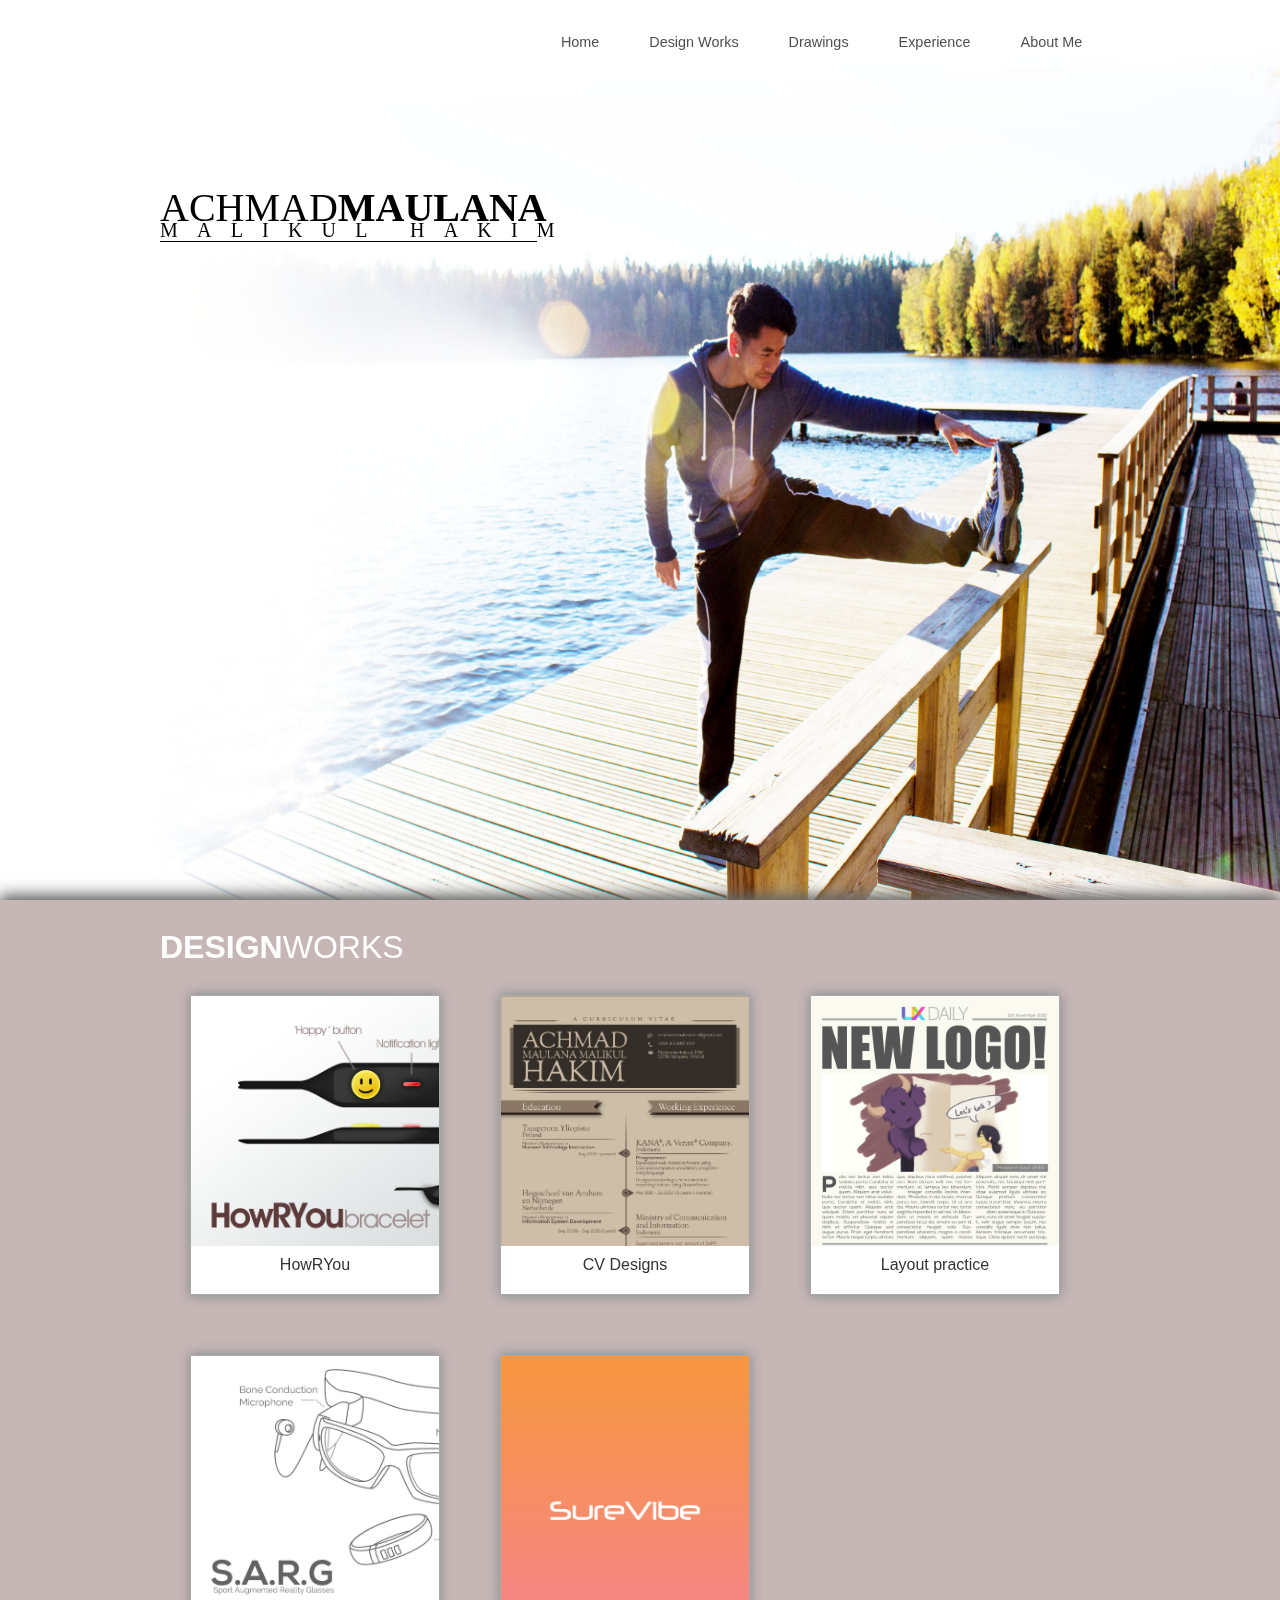
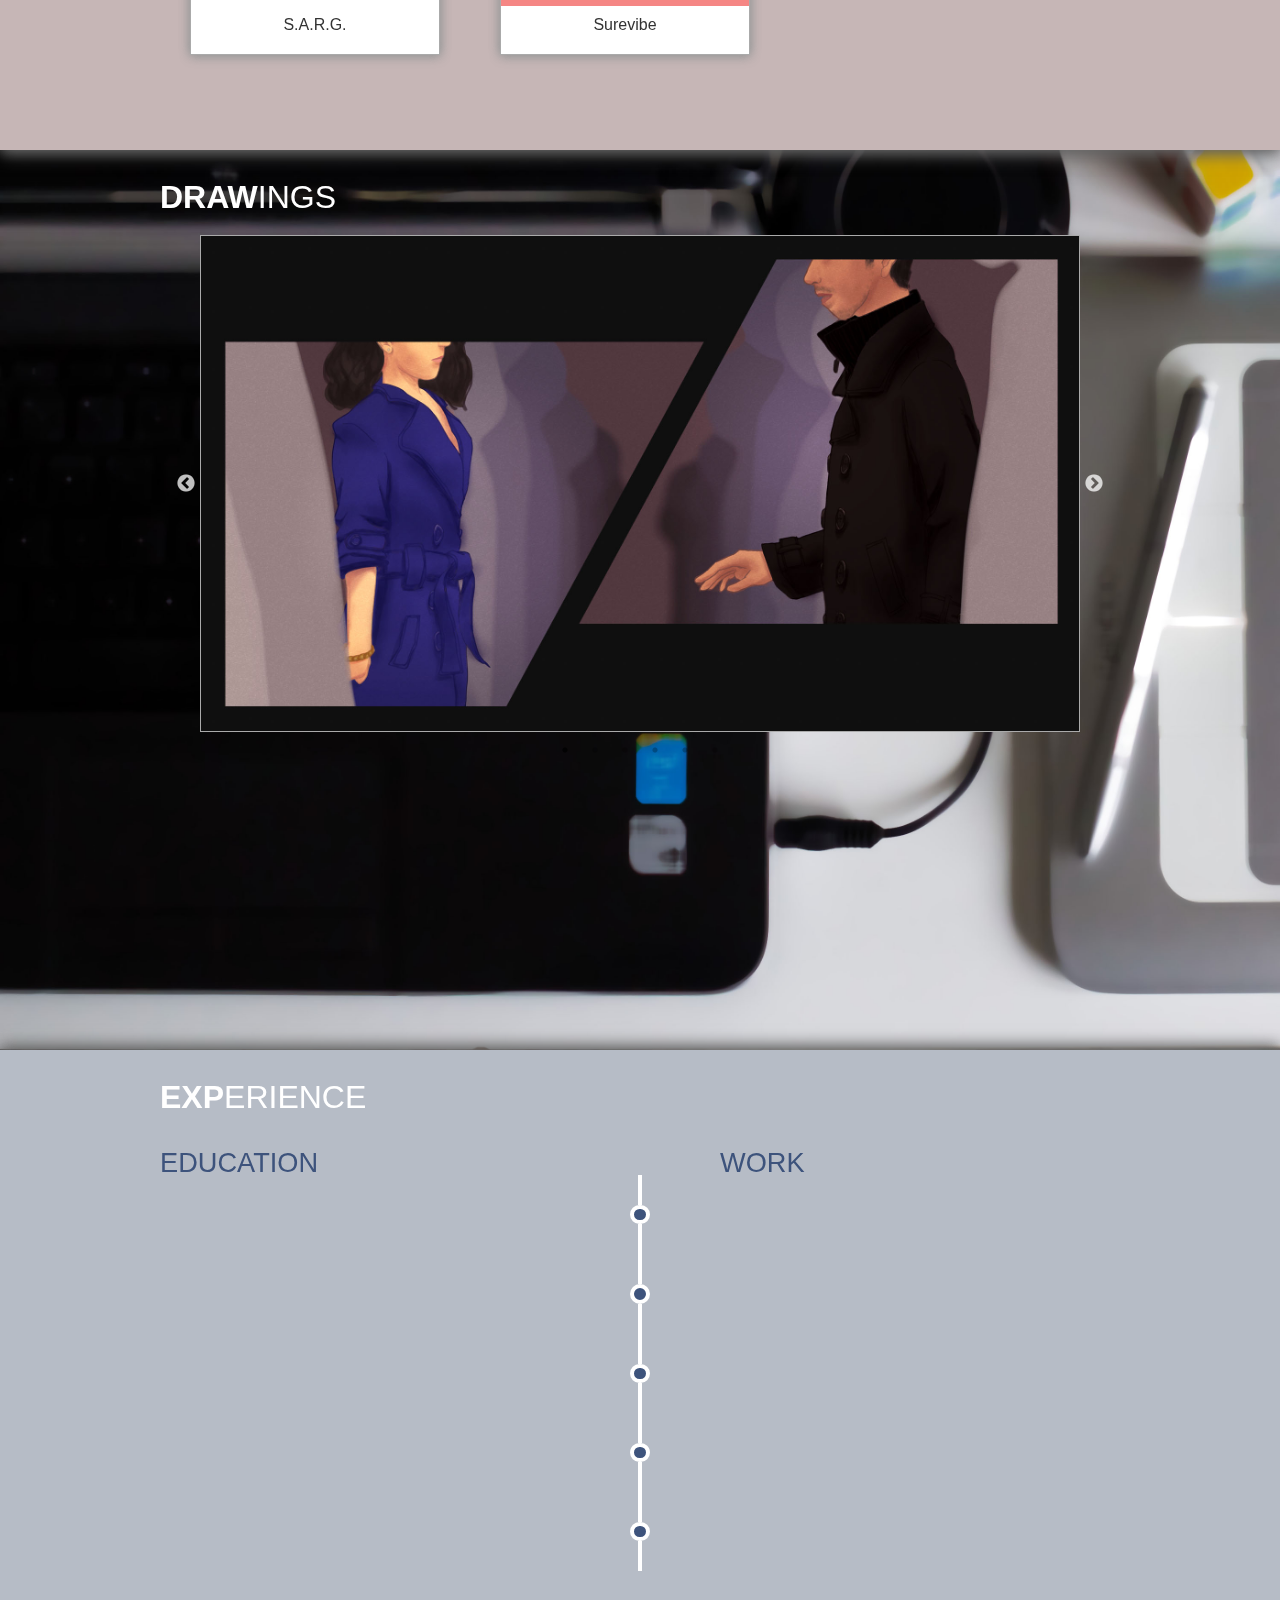
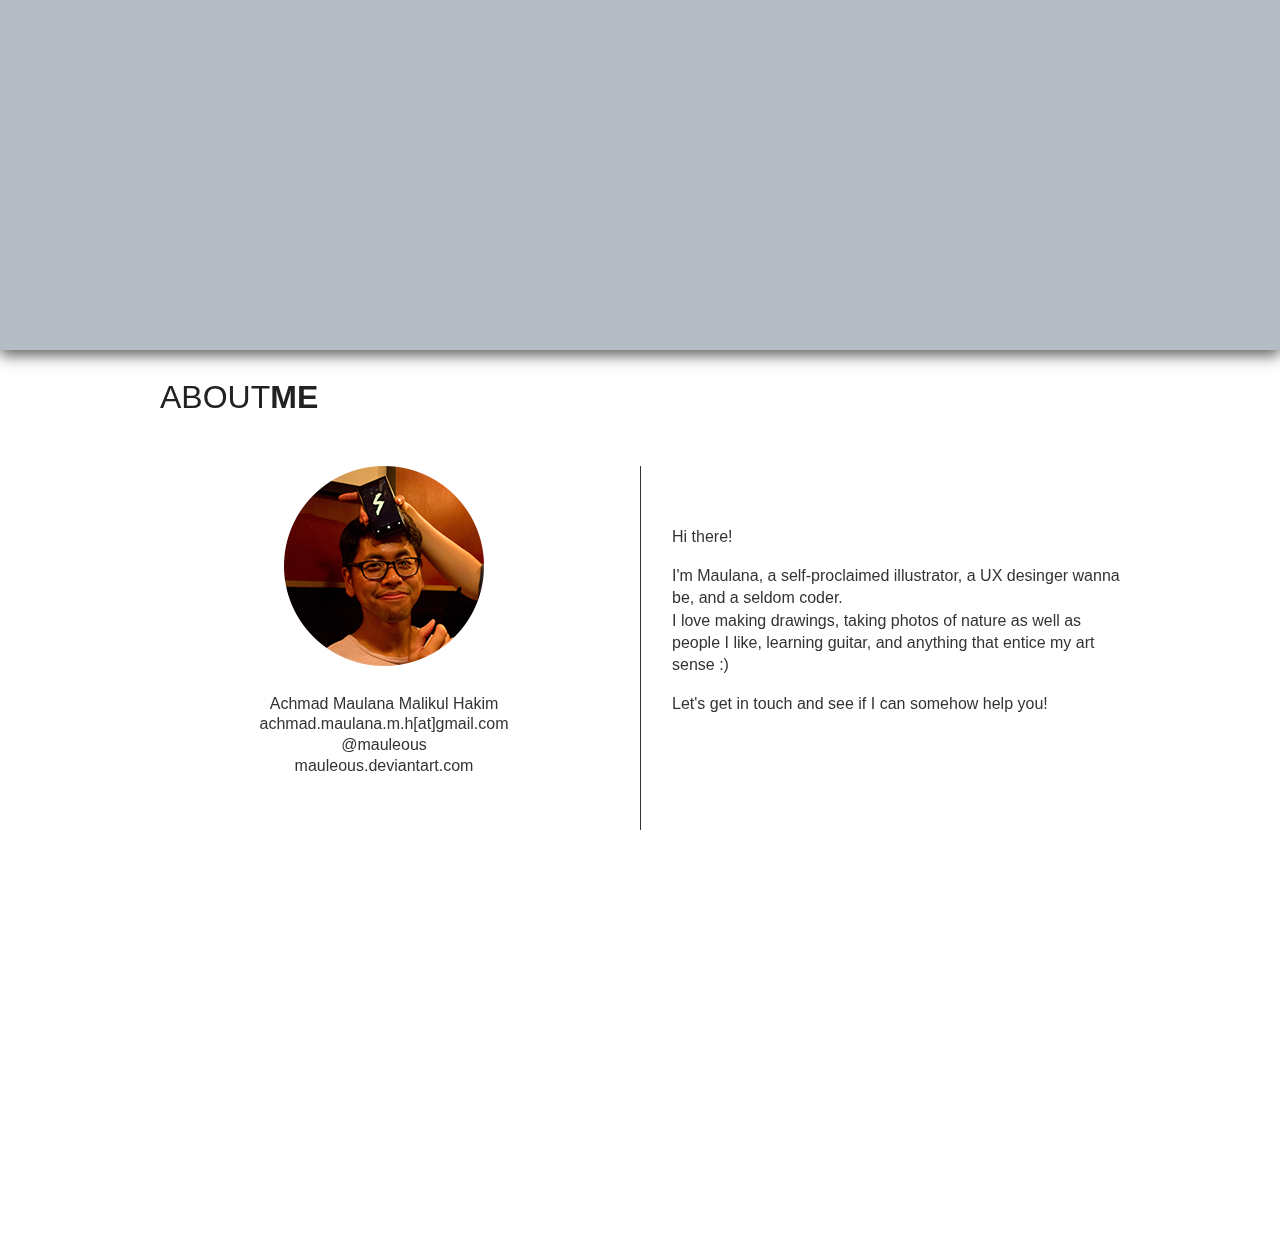
==== index.html @ 984509d7 "First commit ;D" ====
<!DOCTYPE html>
<html lang="en">
<head>
	
	<meta http-equiv="Content-Type" content="text/html; charset=utf-8"/>
	<title>A. Maulana M.H.</title>	
	<link rel="stylesheet" href="css/hover.css"/>
	<link rel="stylesheet" type="text/css" href="js/slick/slick.css"/>
	<link rel="stylesheet" type="text/css" href="js/slick/slick-theme.css"/>
	<link rel="stylesheet" type="text/css" href="css/materialize.css"/>
	<link rel="stylesheet" href="css/style.css"/>
	<script type="text/javascript" src="js/jquery-1.11.3.min.js"></script>
	<script type="text/javascript" src="js/jquery-migrate-1.2.1.min.js"></script>
	<script type="text/javascript" src="js/slick/slick.min.js"></script>
	<script type="text/javascript" src="js/materialize.js"></script>
	<link href='http://fonts.googleapis.com/css?family=Wellfleet' rel='stylesheet' type='text/css'>
	<link href='http://fonts.googleapis.com/css?family=Wellfleet' rel='stylesheet' type='text/css'>
	<link href='http://fonts.googleapis.com/css?family=Arvo:400,700,400italic,700italic' rel='stylesheet' type='text/css'>
	<link href='http://fonts.googleapis.com/css?family=Oswald' rel='stylesheet' type='text/css'>
	<link href='http://fonts.googleapis.com/css?family=Goudy+Bookletter+1911' rel='stylesheet' type='text/css'>
	
	<script>
		$(document).ready(
			function() {
				$('.parallax').parallax();
        
				$('a[href*=#]').each(
					function() {
						if (location.pathname.replace(/^\//,'') == this.pathname.replace(/^\//,'')
						&& location.hostname == this.hostname
						&& this.hash.replace(/#/,'') ) {
							var $targetId = $(this.hash) 
							var $targetAnchor = $('[name=' + this.hash.slice(1) + ']')
							var $target = $targetId.length ? $targetId: $targetAnchor.length ? $targetAnchor : false;
							var $target = $targetId;
							if ($target) { 
								
								var targetOffset = $target.offset().top;
								console.log(targetOffset);
								$(this).click(
									function () {
										
										$("#nav li a").removeClass("active");
										$(this).addClass('active');
									
										$('html, body').animate({scrollTop:targetOffset}, 1000);
										console.log('pressed');
										return false;
									}
								);								
							}
						}
					}
				);
			}
		);
	</script>
	
	
</head>

<body>
	
	<header id="header">
		
		<div class="content">
			
			<nav id="nav">
				<ul>
					<li><a href="#slide1" title="Next Section">Home</a></li>
					<li><a href="#slide2" title="Next Section">Design Works</a></li>
					<li><a href="#slide3" title="Next Section">Drawings</a></li>
					<li><a href="#slide4" title="Next Section">Experience</a></li>
					<li><a href="#slide5" title="Next Section">About Me</a></li>
				</ul>
			</nav>			
		
		</div>
	</header>
	
	<div id="slide1" class="parallax-container">
		<div class="section">
			<div class="nameLogo content">
				<span>ACHMAD<span style="font-weight:bold;">MAULANA</span></span><br>
				<span style="font-size:0.5em; letter-spacing:0.96em;">MALIKUL HAKIM</span>
				<hr>
				<!--<span><span style="font-weight:bold;">PAULINA</span>MARÍA</span><br>
				<span style="font-size:0.5em; letter-spacing:0.56em;">DURÁN MIRANDA</span>
				<hr style="width:300px;">-->
			</div>
		</div>
		<div class="parallax"><img src="img/slide1-long.jpg" style="width:100%; height:auto;"></div>
	</div>
	
	
	
	<div id="slide2">
		<div class="content">	
			<h1><span style="font-weight:bold;">DESIGN</span>WORKS</h1>
			<div class="designWorkBox hvr-grow">
				<img src="img/HowRYou.jpg" alt="HowRYou">
				<p>HowRYou</p>
			</div>
			<div class="designWorkBox hvr-grow">
				<img src="img/CV_2.png" alt="CV">
				<p>CV Designs</p>
			</div>
			<div class="designWorkBox hvr-grow">
				<img src="img/Newspaper_02.jpg" alt="CV">					
				<p>Layout practice</p>
			</div>
			<div class="designWorkBox hvr-grow"> 
				<img src="img/SARG 01.jpg" alt="S.A.R.G.">					
				<p>S.A.R.G.</p>
			</div>
			<div class="designWorkBox hvr-grow"> 
				<img src="img/screen 02_splash.png" alt="Surevibe" style="object-position: 0 30%;">					
				<p>Surevibe</p>
			</div>
		</div>
	</div>
	
	<div id="slide3" class="parallax-container">
		<div class="parallax"><img src="img/Laptop and tablet-1.jpg"></div>		
		<div class="content">
			<h1><span style="font-weight:bold;">DRAW</span>INGS</h1>
			<div class="drawingCarousel" style="border:1px solid #aaaaaa;">
				<div class="drawingBox"> <img src="img/drawings/1.jpg" alt="Surevibe"> </div>
				<div class="drawingBox"> <img src="img/drawings/2.jpg" alt="Surevibe"> </div>
				<div class="drawingBox"> <img src="img/drawings/3.jpg" alt="Surevibe"> </div>
				<div class="drawingBox"> <img src="img/drawings/4.jpg" alt="Surevibe"> </div>
				<div class="drawingBox"> <img src="img/drawings/5.jpg" alt="Surevibe"> </div>
				<div class="drawingBox"> <img src="img/drawings/6.jpg" alt="Surevibe"> </div>
			</div>
		</div>
			
	</div>
	
	<div id="slide4">
		<div class="content">
			<h1><span style="font-weight:bold;">EXP</span>ERIENCE</h1>
			
			
			<div class="exp_left">
				<div class="exp_header">EDUCATION</div>
				<div class="exp_box hideme">
					<h1>Tampereen Yliopisto</h1>
					<h2>Finland</h2>
					<hr>
					<p>Master's Programme in</p>
					<h3>Human-Technology Interaction</h3>
					<h4>Aug 2014 - Present</h4>
				</div>
				<div class="exp_box hideme">
					<h1>Hogeschool van Arnhem en Nijmegen</h1>
					<h2>Netherlands</h2>
					<hr>
					<p>Master's Programme in</p>
					<h3>Information System Development</h3>
					<h4>Sep 2009 - Sep 2010 (1 year)</h4>
				</div>
				<div class="exp_box hideme">
					<h1>Bina Nusantara University</h1>
					<h2>Indonesia</h2>
					<hr>
					<p>Bachelor Programme in</p>
					<h3>Computer Science</h3>
					<h4>Sep 2004 - Sep 2008 (4 year)</h4>
				</div>
			</div>
			<div class="exp_mid">
				<div class="exp_line" style="height:30px;"></div>
				<div class="exp_dot"></div>
				<div class="exp_line" style="height:60px;"></div>
				<div class="exp_dot"></div>
				<div class="exp_line" style="height:60px;"></div>
				<div class="exp_dot"></div>
				<div class="exp_line" style="height:60px;"></div>
				<div class="exp_dot"></div>
				<div class="exp_line" style="height:60px;"></div>
				<div class="exp_dot"></div>
				<div class="exp_line" style="height:30px;"></div>
			</div>
			<div class="exp_right">
				<div class="exp_header">WORK</div>
				<div class="exp_box hideme" style="margin-top: 90px;">
					<h1>KANA, A Verint Company</h1>
					<h2>Indonesia</h2>
					<hr>
					<h3>Senior Software Engineer</h3>
					<h4>Mar 2011 - Jul 2014 (3 years 4 months)</h4>
				</div>
				<div class="exp_box hideme">
					<h1 style="height: 1.9em; line-height:1em;">Ministry of Communication and Information</h1>
					<h2>Indonesia</h2>
					<hr>
					<h3>Network Administrator</h3>
					<h4>Sep 2008 - Aug 2009 (11 months)</h4>
				</div>
			</div>
		</div>
	</div>
	
	<div id="slide5" class="parallax-container">
		<div class="parallax" style="background:#fff"></div>
		<div class="content">
			<h1>ABOUT<span style="font-weight:bold;">ME</span></h1>
			<div class="aboutMe">
				<div class="detailAboutMe">
					<img src="img/profile_pic.png" alt="Maul's profile picture">
				
					<p>Achmad Maulana Malikul Hakim</p>
					<p>achmad.maulana.m.h[at]gmail.com</p>
					<p>@mauleous</p>
					<p>mauleous.deviantart.com</p>
				</div>
				<br><br><br><br>
				
				<p>Hi there!</p>
				<p>I'm Maulana, a self-proclaimed illustrator, a UX desinger wanna be, and a seldom coder.
				<br>I love making drawings, taking photos of nature as well as people I like, learning guitar, and anything 
				that entice my art sense :)</p>
				<p>Let's get in touch and see if I can somehow help you!</p>
				
				<br><br><br><br>

				
			</div>
		</div>
		
	</div>
	
	
	
	<script type="text/javascript">
		$(document).ready(function(){
			$('.drawingCarousel').slick({
				dots: true,
				infinite: true,
				variableWidth: true
			});
		});
	</script>
	
	<script type="text/javascript">
		/*http://jsfiddle.net/tcloninger/e5qaD/*/
		$(document).ready(function() {
		
			/* Every time the window is scrolled ... */
			$(window).scroll( function(){
				console.log('scroll');
				/* Check the location of each desired element */
				$('.hideme').each( function(i){
					
					var bottom_of_object = $(this).offset().top + $(this).outerHeight();
					var bottom_of_window = $(window).scrollTop() + $(window).height();
					
					console.log(bottom_of_object);
					
					
					/* If the object is completely visible in the window, fade it it */
					if( bottom_of_window > bottom_of_object ){
						
						$(this).animate({'opacity':'1'},1000);
						
					}
					
				}); 
			
			});
		
		});
	</script>
	
	
	
</body>
</html>
---- css/style.css ----
body {
	margin: 0;
	padding: 0;
	width: 100%;
	font-family:"Nexa", sans-serif;
	cursor: context-menu;
	font-size:16px;
	line-height:1em;

}

h1, h2, h3, h4 {
	font-weight: normal;
	color: #fff;
	margin: 0;
	padding:0;
	text-decoration: none;
	font-size: 2em;
}

.center  { 
	margin: 0 auto; 
}

.content { 
	margin:0 auto; 
	width: 960px; 	
}

.parallax-container .section {
    width: 100%;
	padding-top:200px;
}

.clear { 
	clear: both; 
}

/*----------------------------*/

#header {
	width: 98%;
	height: 80px;
	position: fixed;
	z-index:9;
}

#logo a {
	color: #22140e;
	text-decoration: none;
	float: left;
	font-size: 2.5em;
	margin-top: 20px;
	font-family:"Nexa";
}

.nameLogo {
	line-height:0.4em;
	/*color: #22140e;
	/*color:#fff;*/
	color:#000;
	text-decoration: none;
	font-size: 2.5em;
	font-family:"Nexa";
}

.nameLogo hr {
	width:377px; 
	text-align:left;
	margin-left:0; 
	margin-top:3px;
	height:1px;
	border-width:0;
	color:#000;
	background-color:#000;
}

nav {
	height:54px;
	line-height:54px;
}

#nav {
	width: 600px;
	float: right;
	background:none;
	box-shadow:none;
	height:54px;
	margin-top:15px;
}

#nav ul {
	list-style: none;
	float: right;
	display: block;
	margin: 0 auto;
	list-style: none;
}

#nav li {
	float: left;
	padding:0 10px;
	text-shadow: 0px 0px 10px rgba(255, 255, 255, 1);
}

#nav li a {
	color:#222222; 
	opacity:0.8;
	font-size: 0.9em;
	text-decoration: none;
}

#nav li a:active {
	color:#000000; 
	opacity:1;
	border-bottom: 2px solid #fff;
}

#nav li a:hover {
	color:#000000;
	opacity:1;
}

/*----------------------------*/

.designWorkBox {
	width: 250px;
	height: 300px;
	border: 1px solid #aaa;
	background: #fff;
	float: left;
	margin: 30px;	
	box-shadow: 0px 2px 10px #999, 0px -2px 10px #999;	
}

.designWorkBox:hover {
	cursor: pointer;
}

.designWorkBox img {
	width: 100%;
	height: 250px;
	object-fit: cover;
	object-position: 0 0;
}

.designWorkBox p {
	margin: 8px;
	text-align:center;
}

/*----------------------------*/
/*DRAWING*/

.drawingCarousel {
	margin:20px auto;
	width:880px;
}

.drawingBox {
	width:880px;	
	height: 495px;
}

.drawingBox img {
	width: 100%;
	object-fit: cover;
	object-position: 0 0;
}

/*----------------------------*/
/*EXPERIENCE*/
.hideme {
	opacity:0;
}

.exp_header {
	width: 440px;
	color: #3d537c;
	font-size: 1.7em;
	float:left;
	margin-top: 20px;
	margin-right: 20px;
	margin-bottom:20px;
}

.exp_box {
	float:left;
	width: 400px;
	text-align:left;
	margin-top:15px;
	margin-bottom:30px;
}

.exp_box h1 {
	font-weight: bold;
	font-size: 1.4em;
	color: #3d537c;
	height: 1em;
}

.exp_box h2 {
	font-weight: normal;
	font-size: 1.2em;
	color: #3d537c;
	height: 1.2em;
}

.exp_box hr {
	/*width:377px;*/ 
	text-align:left;
	margin:0 0 0.1em 0; 
	height:0.06em;
	border-width:0;
	color:#3d537c;
	background-color:#3d537c;
}

.exp_box p {
	font-size: 1em;
	margin: 0;
	padding: 0;
	height: 1em;
}

.exp_box h3 {
	font-weight: bold;
	font-size: 1.2em;
	color: #ffffff;
	height: 1.4em;
}

.exp_box h4 {
	font-size: 1em;
	font-weight: normal;
	color: #3d537c;
	text-align:right;
}

.exp_left, .exp_right {
	width: 400px;
	padding-top:20px;
}

.exp_mid {
	width: 160px;
	float:left;
	padding-top:60px;
	margin: 0 auto;
}	

.exp_left {
	float: left;
}

.exp_right {
	float: right;
}

.exp_dot {

	width: 1.2em;
	height: 1.2em;
	background-color: #3d537c;
	-moz-border-radius: 50px;
	-webkit-border-radius: 50px;
	border-radius: 50px;
	border: 0.25em solid #fff;
	margin: 0 auto;
}

.exp_line {
	background-color:#fff;
	width:0.25em;
	margin: 0 auto;
}

/*----------------------------*/
/*custom hover css*/

.hvr-grow:hover, .hvr-grow:focus, .hvr-grow:active {
  -webkit-transform: scale(1.03);
  transform: scale(1.03);
}

/*----------------------------*/

/*#slide1, #slide2 { width: 100%; } */

#slide1 {
	color: #fff;
	margin: 0;
	position: relative;
	height:100vh;
}

#slide2 {
	background-color: #c6b6b6;
	color: #333333;
	margin: 0 auto;
	box-shadow: 0px 5px 15px #666, 0px -5px 15px #666;
	padding-top:30px;
	height:850px;
	
}

#slide3 {
	color: #fff;
	padding-top:30px;
}


#slide4 {
	background-color: #b6bcc6;
	color: #ffffff;
	z-index:5;
	height: 100vh;
	min-height:600px;
	padding-top:30px;
	box-shadow: 0px 5px 15px #666, 0px -5px 15px #666;
}

#slide5 {
	margin: 0 auto;
	color: #fff;	
	padding-top:30px;
	height:100vh;
}

#slide5 h1 {
	color:#222222;
}

#slide5 .content {
	color:#333;
	height: 500px;
	display: flex;
	flex-direction: column;
	justify-content: center;
}

.aboutMe{
	-webkit-column-count: 2;
	-moz-column-count: 2;
    column-count: 2;

	 -webkit-column-gap: 4em;
     -moz-column-gap: 4em;
          column-gap: 4em;
  -webkit-column-rule: 1px solid #333;
     -moz-column-rule: 1px solid #333;
          column-rule: 1px solid #333;
		  
	line-height:1.4em;
	margin: auto 0;
}

.aboutMe img{	
    margin:0 auto;
	margin-bottom: 20px;
}

.detailAboutMe {
	text-align:center;
	line-height:0.3em;
}



/*----------------------------*/
/* Parallax */

.parallax-container {
   height:100vh;
}

.parallax img {
	width:100%; 
	height:auto;
}
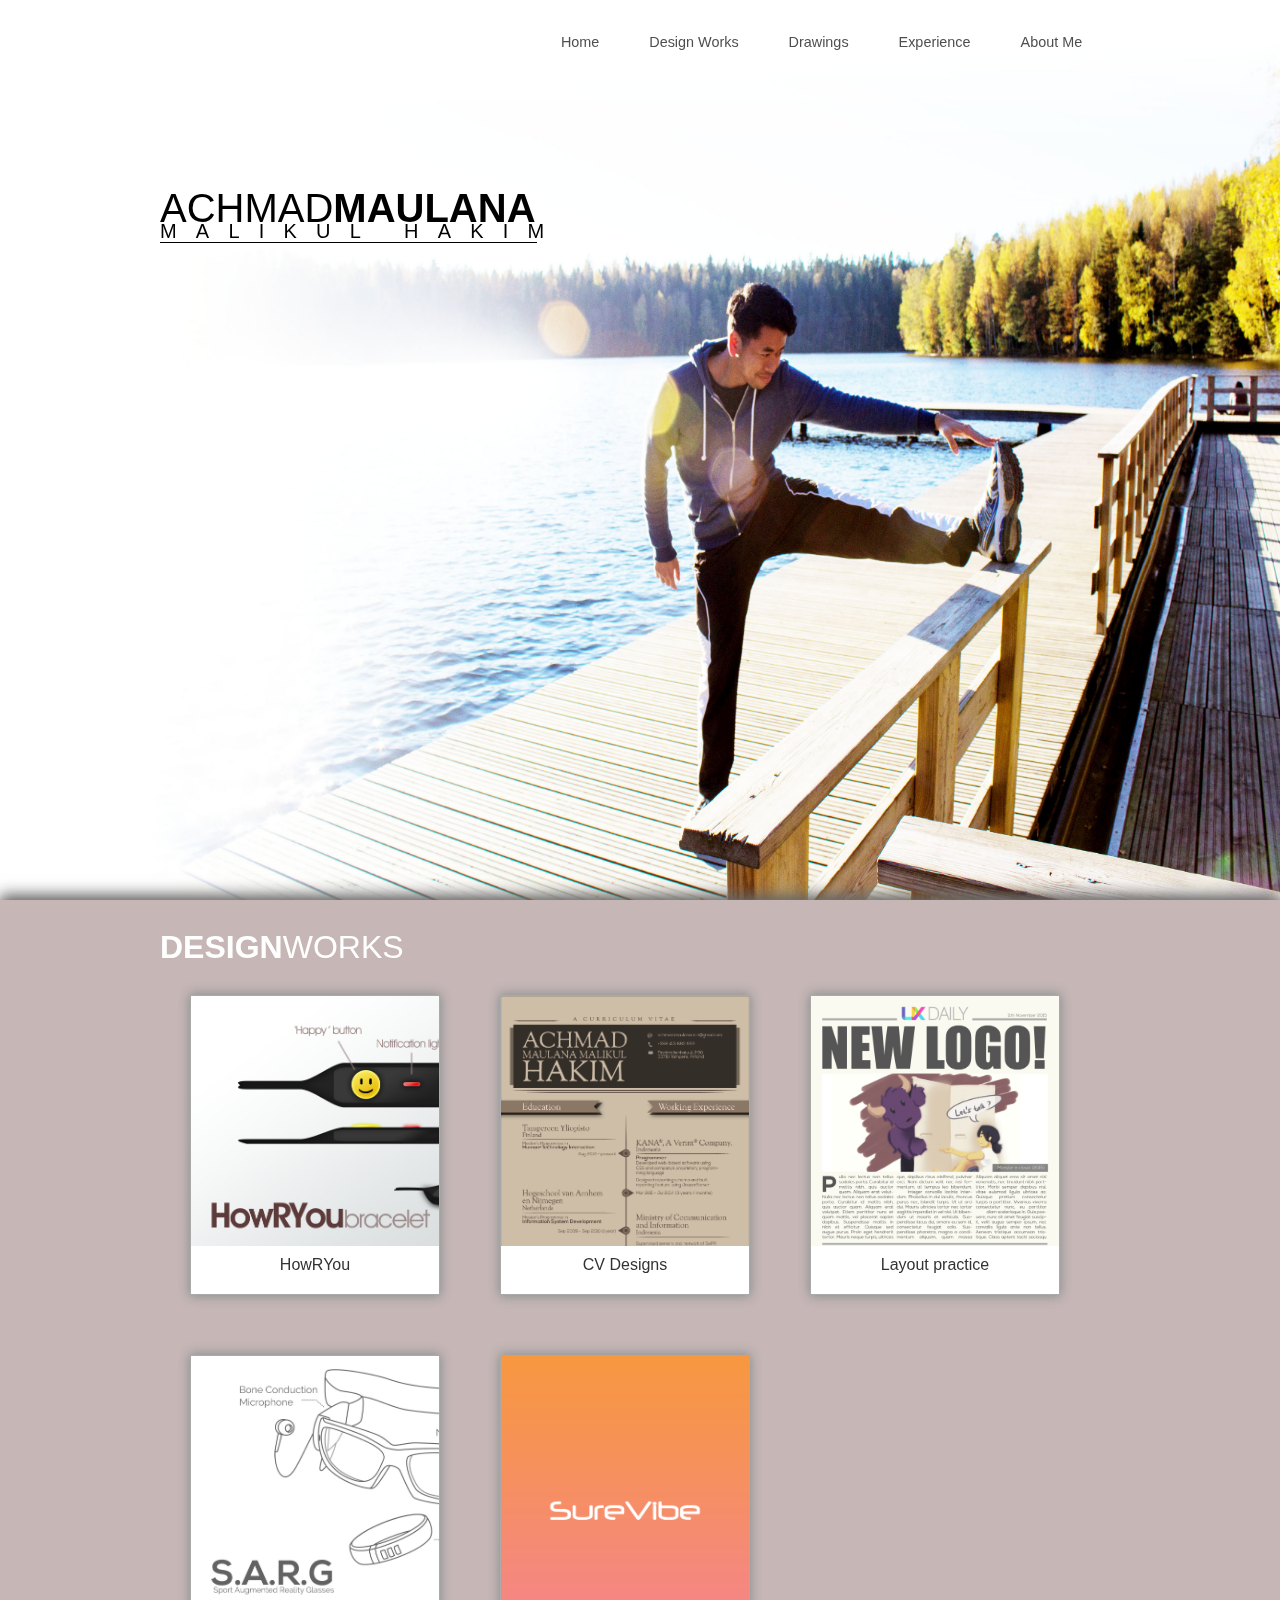
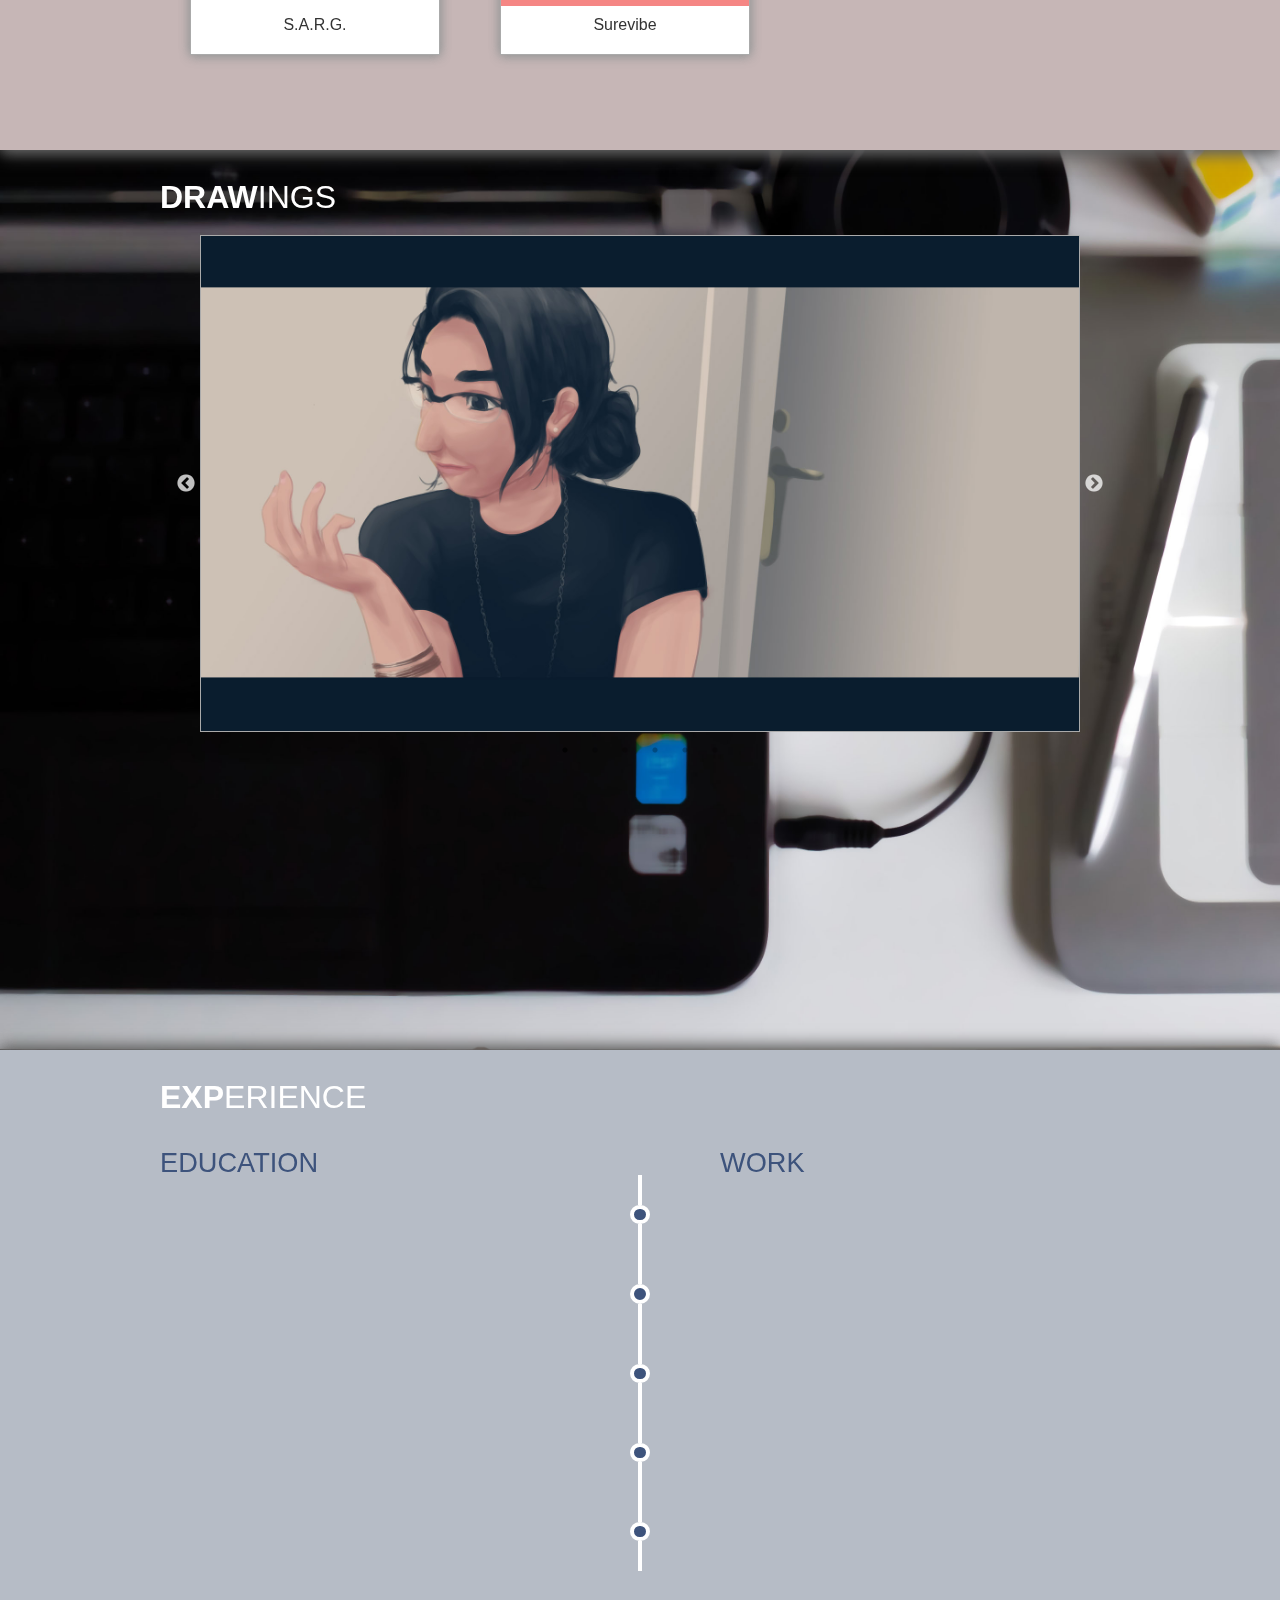
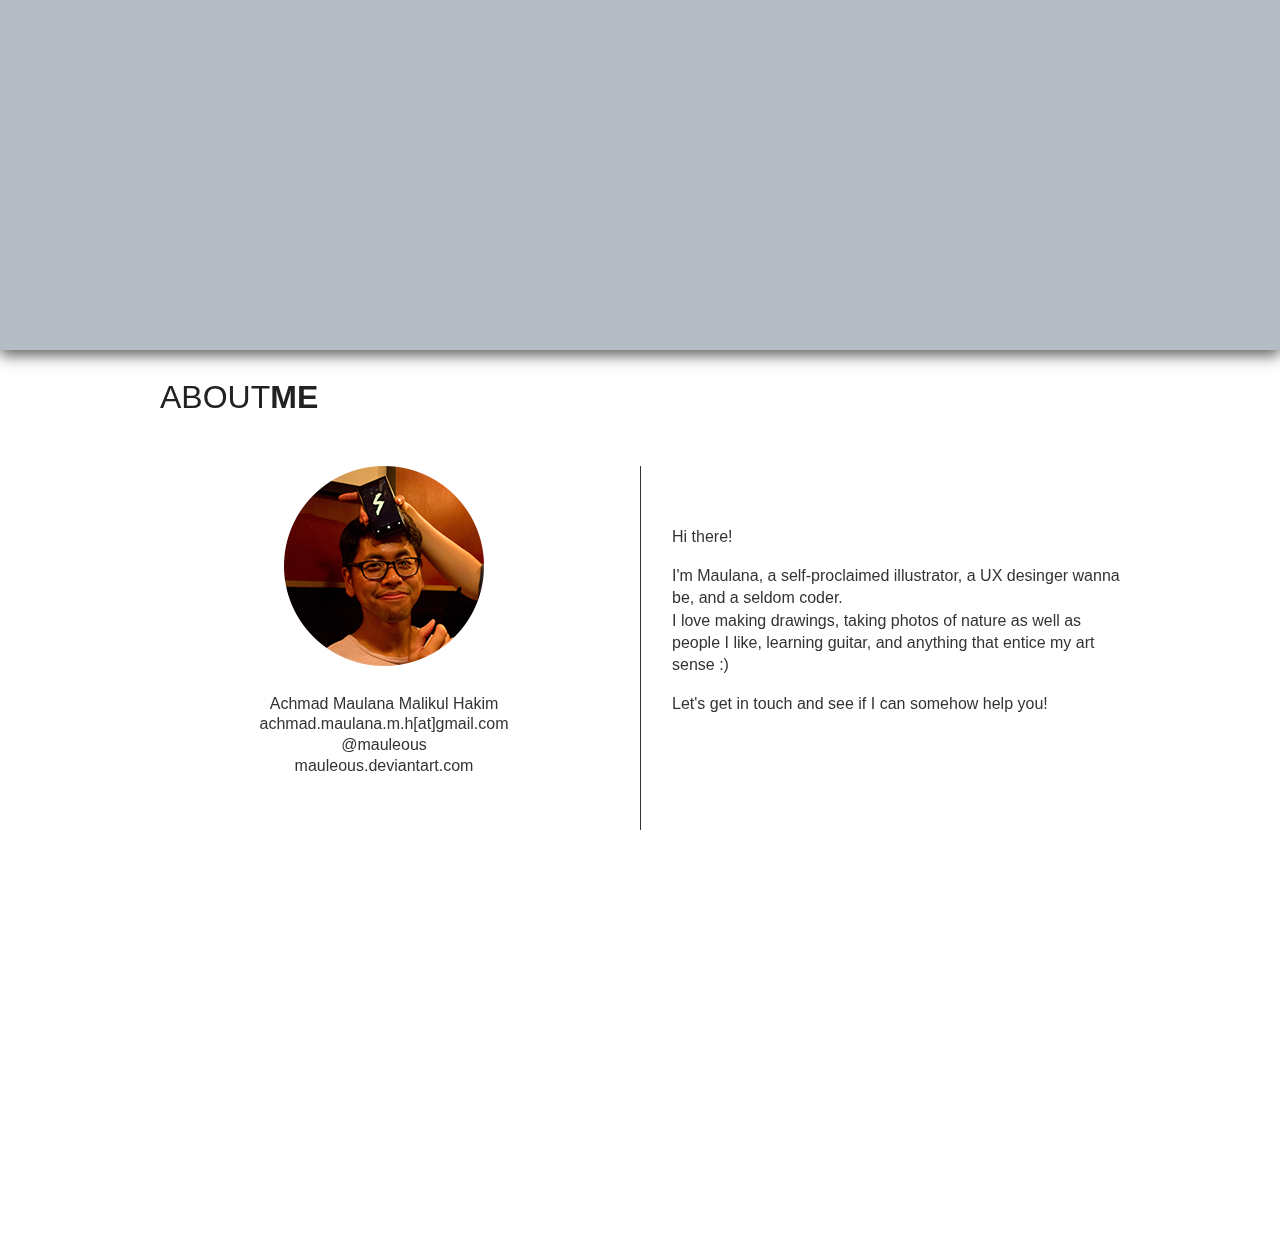
==== commit b6dcb4a0: "Reorder drawings" ====
--- a/index.html
+++ b/index.html
@@ -124,12 +124,12 @@
 		<div class="parallax"><img src="img/Laptop and tablet-1.jpg"></div>		
 		<div class="content">
 			<h1><span style="font-weight:bold;">DRAW</span>INGS</h1>
-			<div class="drawingCarousel" style="border:1px solid #aaaaaa;">
+			<div class="drawingCarousel" style="border:1px solid #aaaaaa;">				
+				<div class="drawingBox"> <img src="img/drawings/5.jpg" alt="Surevibe"> </div>
 				<div class="drawingBox"> <img src="img/drawings/1.jpg" alt="Surevibe"> </div>
 				<div class="drawingBox"> <img src="img/drawings/2.jpg" alt="Surevibe"> </div>
 				<div class="drawingBox"> <img src="img/drawings/3.jpg" alt="Surevibe"> </div>
 				<div class="drawingBox"> <img src="img/drawings/4.jpg" alt="Surevibe"> </div>
-				<div class="drawingBox"> <img src="img/drawings/5.jpg" alt="Surevibe"> </div>
 				<div class="drawingBox"> <img src="img/drawings/6.jpg" alt="Surevibe"> </div>
 			</div>
 		</div>
--- a/css/style.css
+++ b/css/style.css
@@ -1,8 +1,19 @@
+@font-face {
+    font-family: Nexa;
+    src: url('fonts/Nexa Light.otf');
+}
+
+@font-face {
+    font-family: Nexa;
+    src: url('fonts/Nexa Bold.otf');
+	font-weight: bold;
+}
+
 body {
 	margin: 0;
 	padding: 0;
 	width: 100%;
-	font-family:"Nexa", sans-serif;
+	font-family:Nexa, sans-serif;
 	cursor: context-menu;
 	font-size:16px;
 	line-height:1em;
@@ -51,7 +62,6 @@
 	float: left;
 	font-size: 2.5em;
 	margin-top: 20px;
-	font-family:"Nexa";
 }
 
 .nameLogo {
@@ -61,7 +71,6 @@
 	color:#000;
 	text-decoration: none;
 	font-size: 2.5em;
-	font-family:"Nexa";
 }
 
 .nameLogo hr {
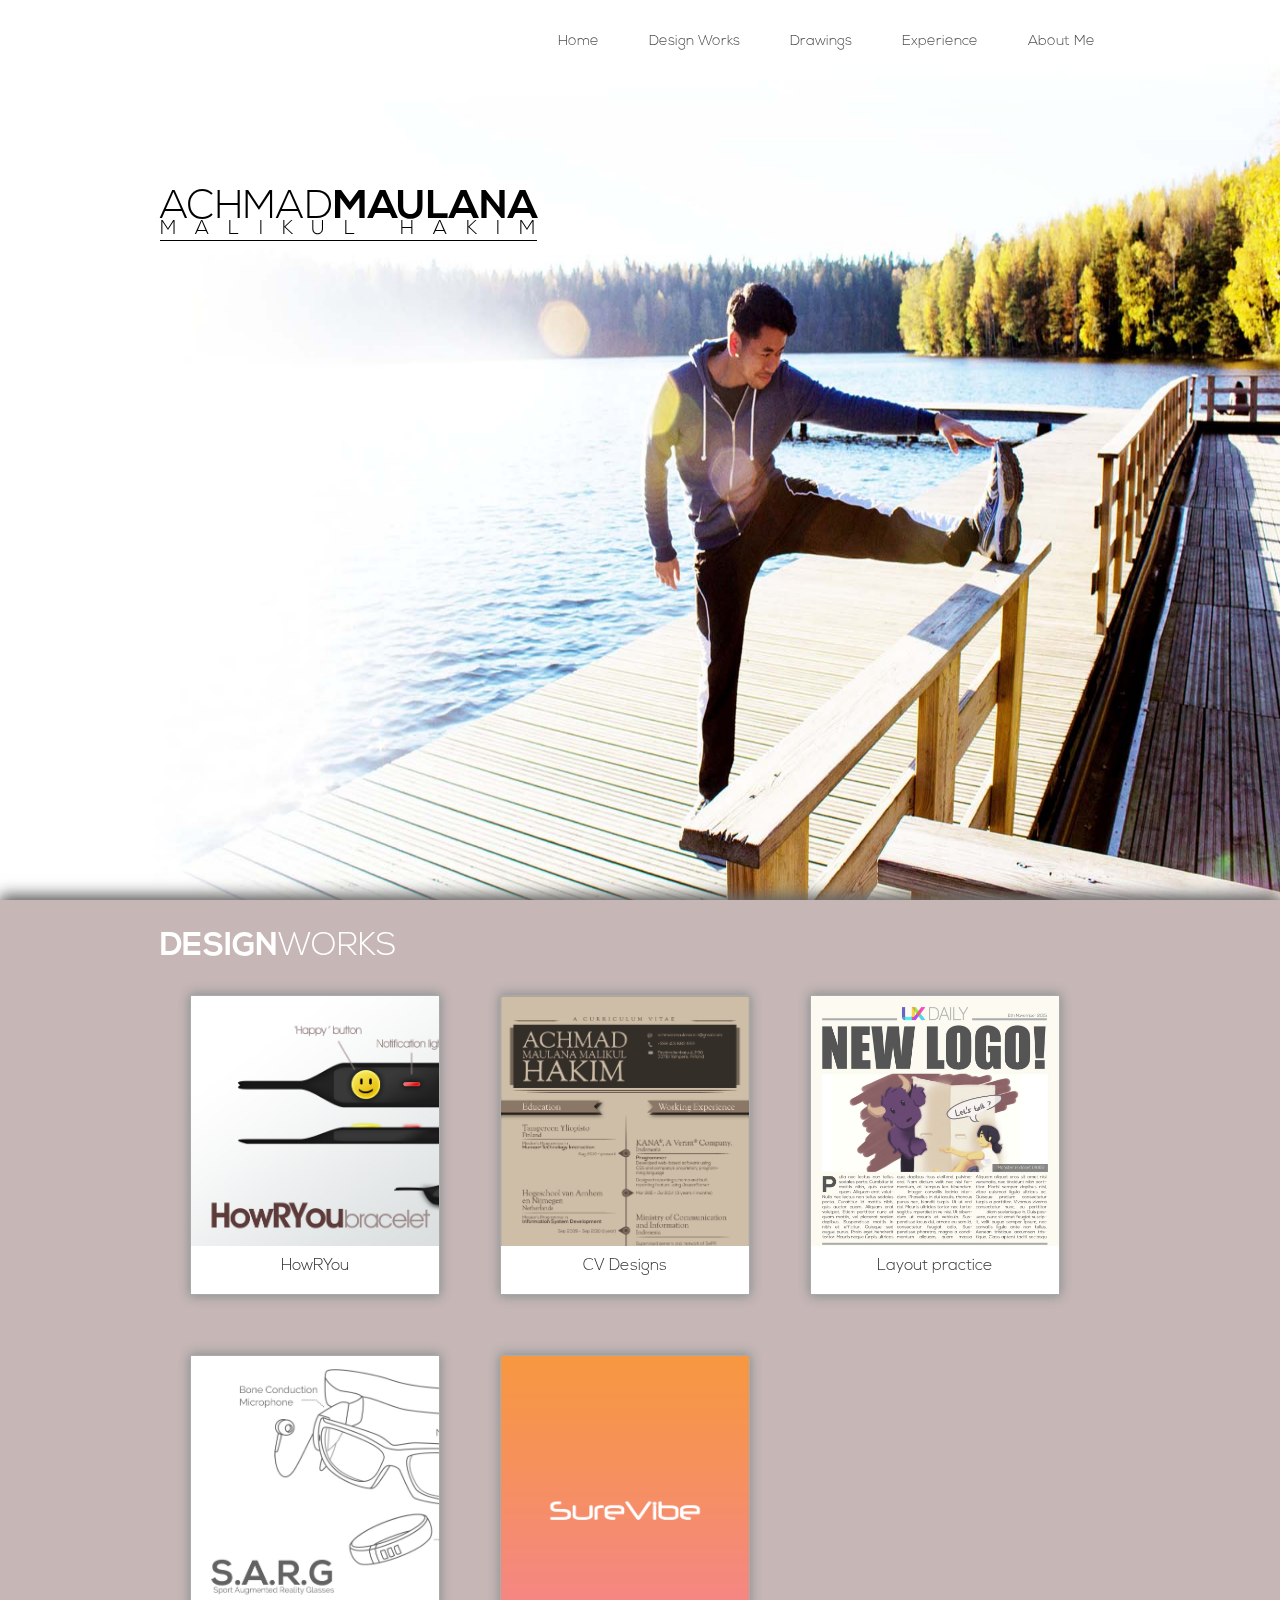
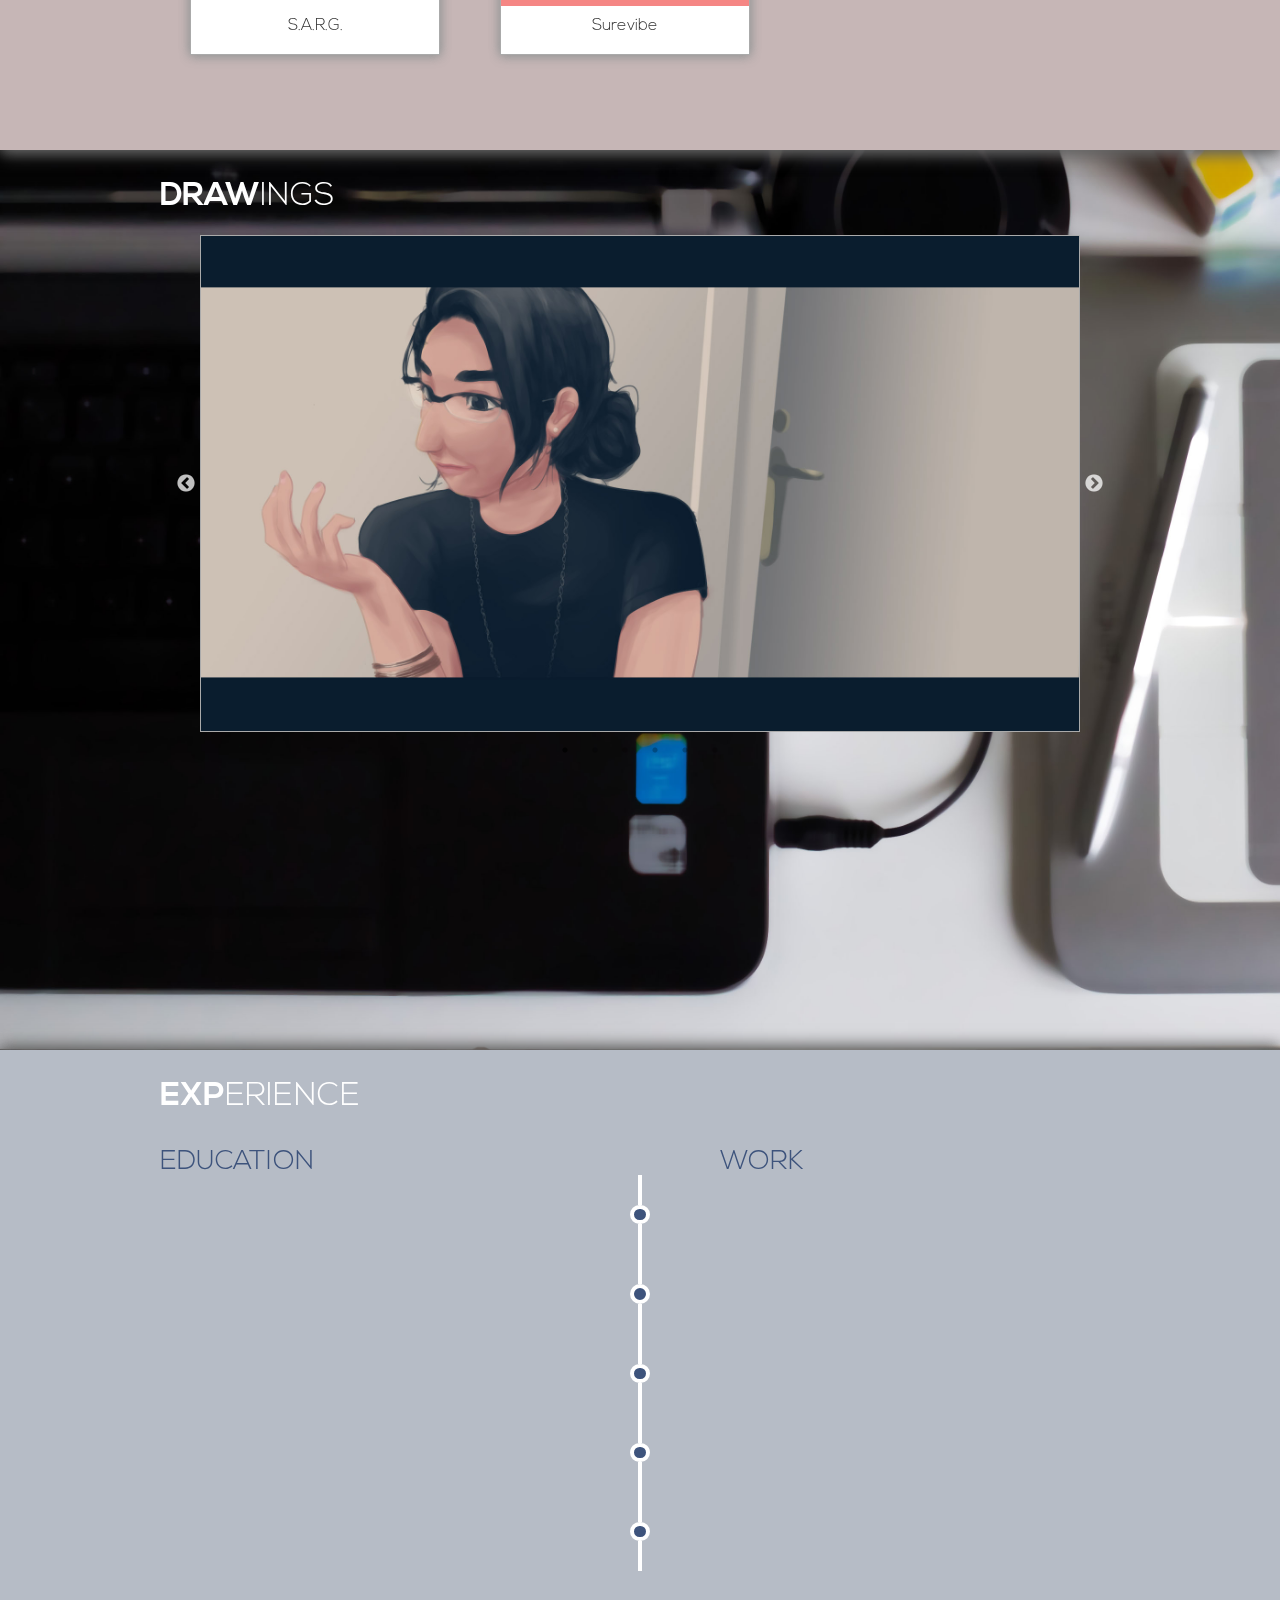
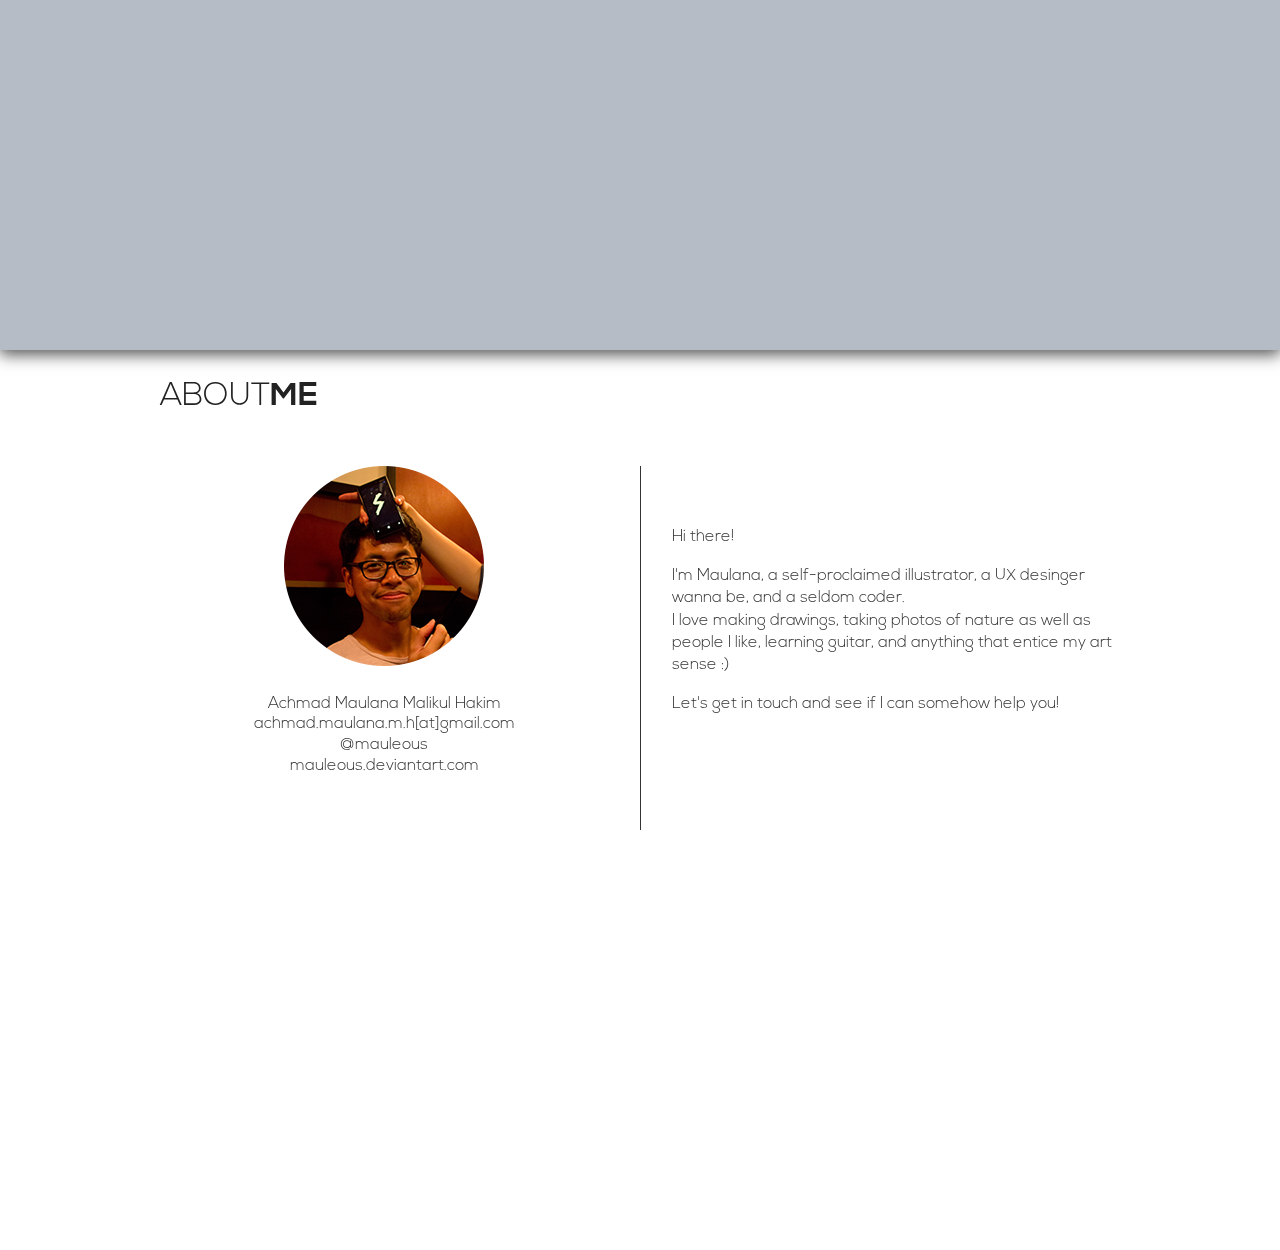
==== commit 3aba0bc8: "update" ====
--- a/index.html
+++ b/index.html
@@ -22,9 +22,18 @@
 	<script>
 		$(document).ready(
 			function() {
+				$('.modal-trigger').leanModal({
+						dismissible: true, // Modal can be dismissed by clicking outside of the modal
+						opacity: .5, // Opacity of modal background
+						in_duration: 300, // Transition in duration
+						out_duration: 200, // Transition out duration
+					}
+				);
+			
 				$('.parallax').parallax();
+				$('.materialboxed').materialbox();
         
-				$('a[href*=#]').each(
+				$('a[href*=#slide]').each(
 					function() {
 						if (location.pathname.replace(/^\//,'') == this.pathname.replace(/^\//,'')
 						&& location.hostname == this.hostname
@@ -80,10 +89,13 @@
 	
 	<div id="slide1" class="parallax-container">
 		<div class="section">
-			<div class="nameLogo content">
+			<div class="nameLogo content"> <!-- style="line-height:0.6em;"> -->
 				<span>ACHMAD<span style="font-weight:bold;">MAULANA</span></span><br>
 				<span style="font-size:0.5em; letter-spacing:0.96em;">MALIKUL HAKIM</span>
 				<hr>
+				<!--<span style="font-size:1.5em; "><span style="font-weight:bold;">AYA</span>ZHAN</span><br>
+				<span style="font-size:0.75em; letter-spacing:0.38em;">KUKETAYEVA</span>
+				<hr style="width:295px;">
 				<!--<span><span style="font-weight:bold;">PAULINA</span>MARÍA</span><br>
 				<span style="font-size:0.5em; letter-spacing:0.56em;">DURÁN MIRANDA</span>
 				<hr style="width:300px;">-->
@@ -92,19 +104,21 @@
 		<div class="parallax"><img src="img/slide1-long.jpg" style="width:100%; height:auto;"></div>
 	</div>
 	
-	
-	
 	<div id="slide2">
 		<div class="content">	
 			<h1><span style="font-weight:bold;">DESIGN</span>WORKS</h1>
-			<div class="designWorkBox hvr-grow">
-				<img src="img/HowRYou.jpg" alt="HowRYou">
-				<p>HowRYou</p>
-			</div>
-			<div class="designWorkBox hvr-grow">
-				<img src="img/CV_2.png" alt="CV">
-				<p>CV Designs</p>
-			</div>
+			<a class="modal-trigger" href="#designwork1">
+				<div class="designWorkBox hvr-grow">
+					<img src="img/HowRYou.jpg" alt="HowRYou">
+					<p>HowRYou</p>
+				</div>
+			</a>
+			<a class="modal-trigger" href="#designwork2">
+				<div class="designWorkBox hvr-grow">
+					<img src="img/CV_2.png" alt="CV">
+					<p>CV Designs</p>
+				</div>
+			</a>
 			<div class="designWorkBox hvr-grow">
 				<img src="img/Newspaper_02.jpg" alt="CV">					
 				<p>Layout practice</p>
@@ -117,6 +131,40 @@
 				<img src="img/screen 02_splash.png" alt="Surevibe" style="object-position: 0 30%;">					
 				<p>Surevibe</p>
 			</div>
+			<!-- design works details -->
+			<div id="designwork1" class="modal">
+				<div class="modal-content">
+					<h4>HowRYou Bracelet</h4>
+					<p>Sometimes current social medias feel too complicated and could give ambiguity to what someone want to share.
+						<a href="http://www.arganka.com">Arganka</a>, Heikki, and I explored on how to simplify the way we share our feelings.</p>
+					<p>We came up with a concept called HowRYou bracelet. The concept consist of a wearable device that allow people to share
+						their feeling in a very basic way, happy or not happy. The other part of the concept is a software where user can see how other persons are doing.
+						With aimed to make people share their feelings more often to the persons the love by simplify the way to tell their feelings.
+					</p>
+					<img src="img/designworks/howryou/paper_bracelet.jpg">
+					<p>In this project, I worked on the ideation phase together with my team mates, the design of the bracelet, and the UI of the software.
+					</p>
+					<img src="img/designworks/howryou/HowRYou.jpg" >
+					<img src="img/designworks/howryou/screen 1.jpg" >
+				</div>
+				<div class="modal-footer">
+					<a href="#!" class=" modal-action modal-close btn-flat">close</a>
+				</div>
+			</div>
+			<div id="designwork2" class="modal">
+				<div class="modal-content">
+					<h4>CV Designs</h4>
+					<p>As part of job hunting, I created some infographic-like CV designs to showcase my design skill :)</p>
+					
+					<img src="img/designworks/cvdesigns/CV Achmad Maulana 2015 - 1.png"><br>
+					<img src="img/designworks/cvdesigns/CV Achmad Maulana 2015 - 4.png"><br>
+					<img src="img/designworks/cvdesigns/CV Achmad Maulana 2015 - 5.png">
+				</div>
+				<div class="modal-footer">
+					<a href="#!" class=" modal-action modal-close btn-flat">close</a>
+				</div>
+			</div>
+			
 		</div>
 	</div>
 	
--- a/css/style.css
+++ b/css/style.css
@@ -1,11 +1,11 @@
 @font-face {
-    font-family: Nexa;
-    src: url('fonts/Nexa Light.otf');
+    font-family: "Nexa";
+    src: url("../fonts/Nexa Light.otf");
 }
 
 @font-face {
-    font-family: Nexa;
-    src: url('fonts/Nexa Bold.otf');
+    font-family: "Nexa";
+    src: url("../fonts/Nexa Bold.otf");
 	font-weight: bold;
 }
 
@@ -13,7 +13,7 @@
 	margin: 0;
 	padding: 0;
 	width: 100%;
-	font-family:Nexa, sans-serif;
+	font-family:"Nexa", sans-serif;
 	cursor: context-menu;
 	font-size:16px;
 	line-height:1em;
@@ -50,10 +50,11 @@
 /*----------------------------*/
 
 #header {
-	width: 98%;
+	width: 100%;
 	height: 80px;
 	position: fixed;
 	z-index:9;
+	background-color:rgba(255,255,255,0.50);
 }
 
 #logo a {
@@ -156,6 +157,24 @@
 .designWorkBox p {
 	margin: 8px;
 	text-align:center;
+	color: #333333;
+}
+
+.modal h4 {
+	color:#000;
+}
+
+.modal p {
+	text-align:justify;
+	line-height:1.2em;
+}
+
+.modal img {
+	width:80%;
+	height:auto;
+	margin: 0 auto;
+	display: block;
+	box-shadow: 0px 5px 15px #666;
 }
 
 /*----------------------------*/
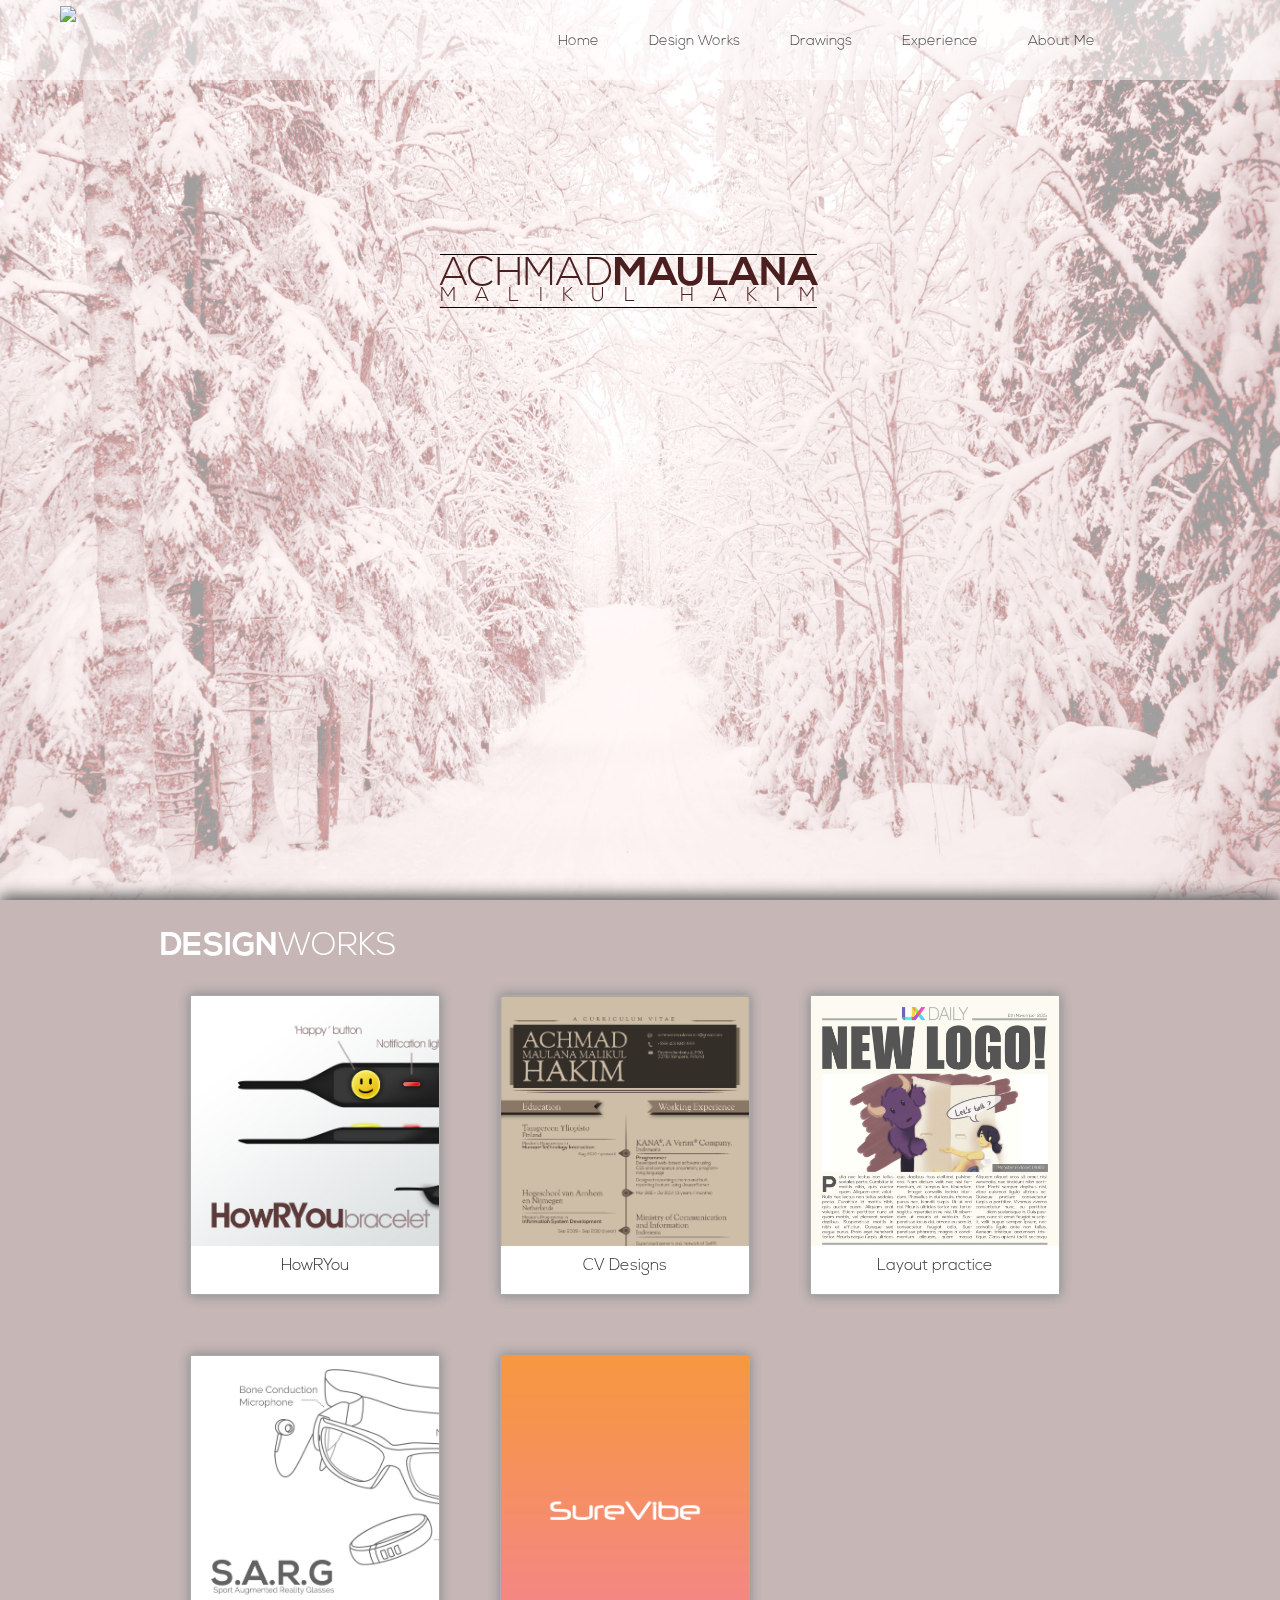
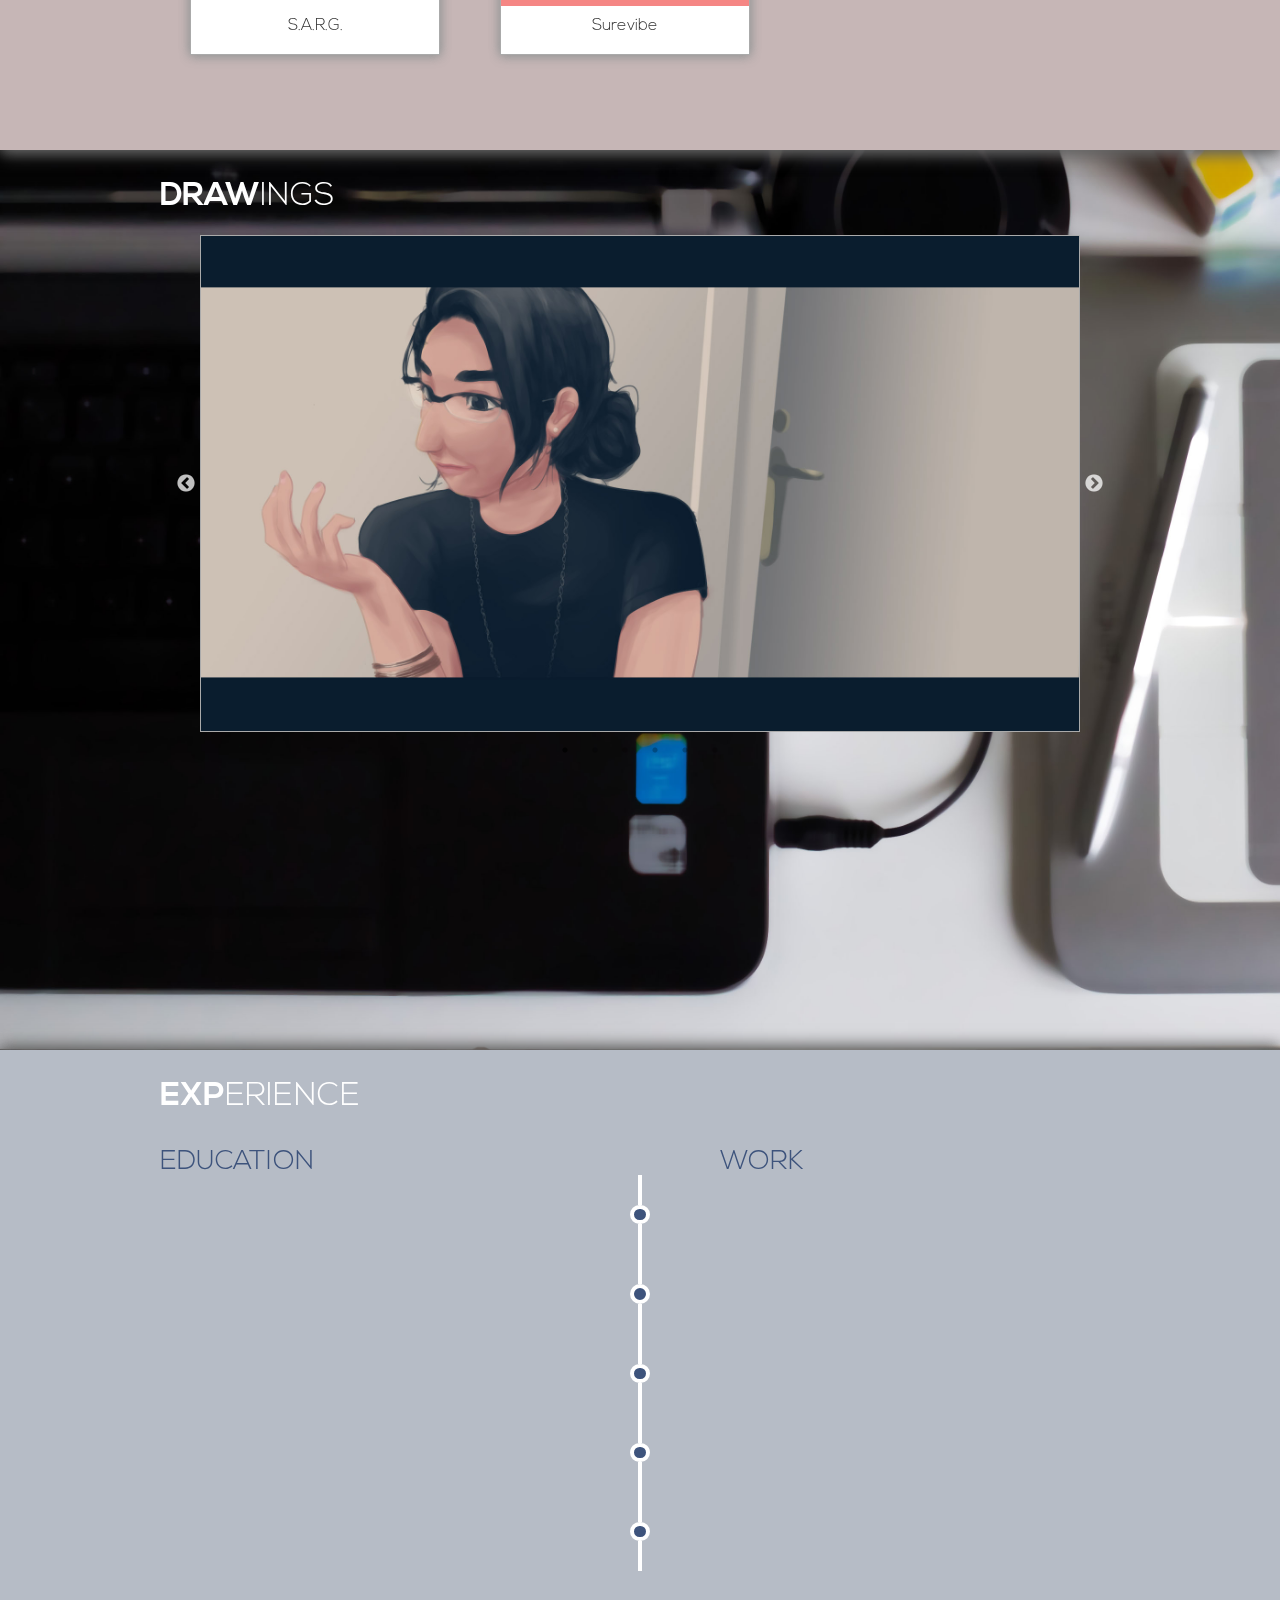
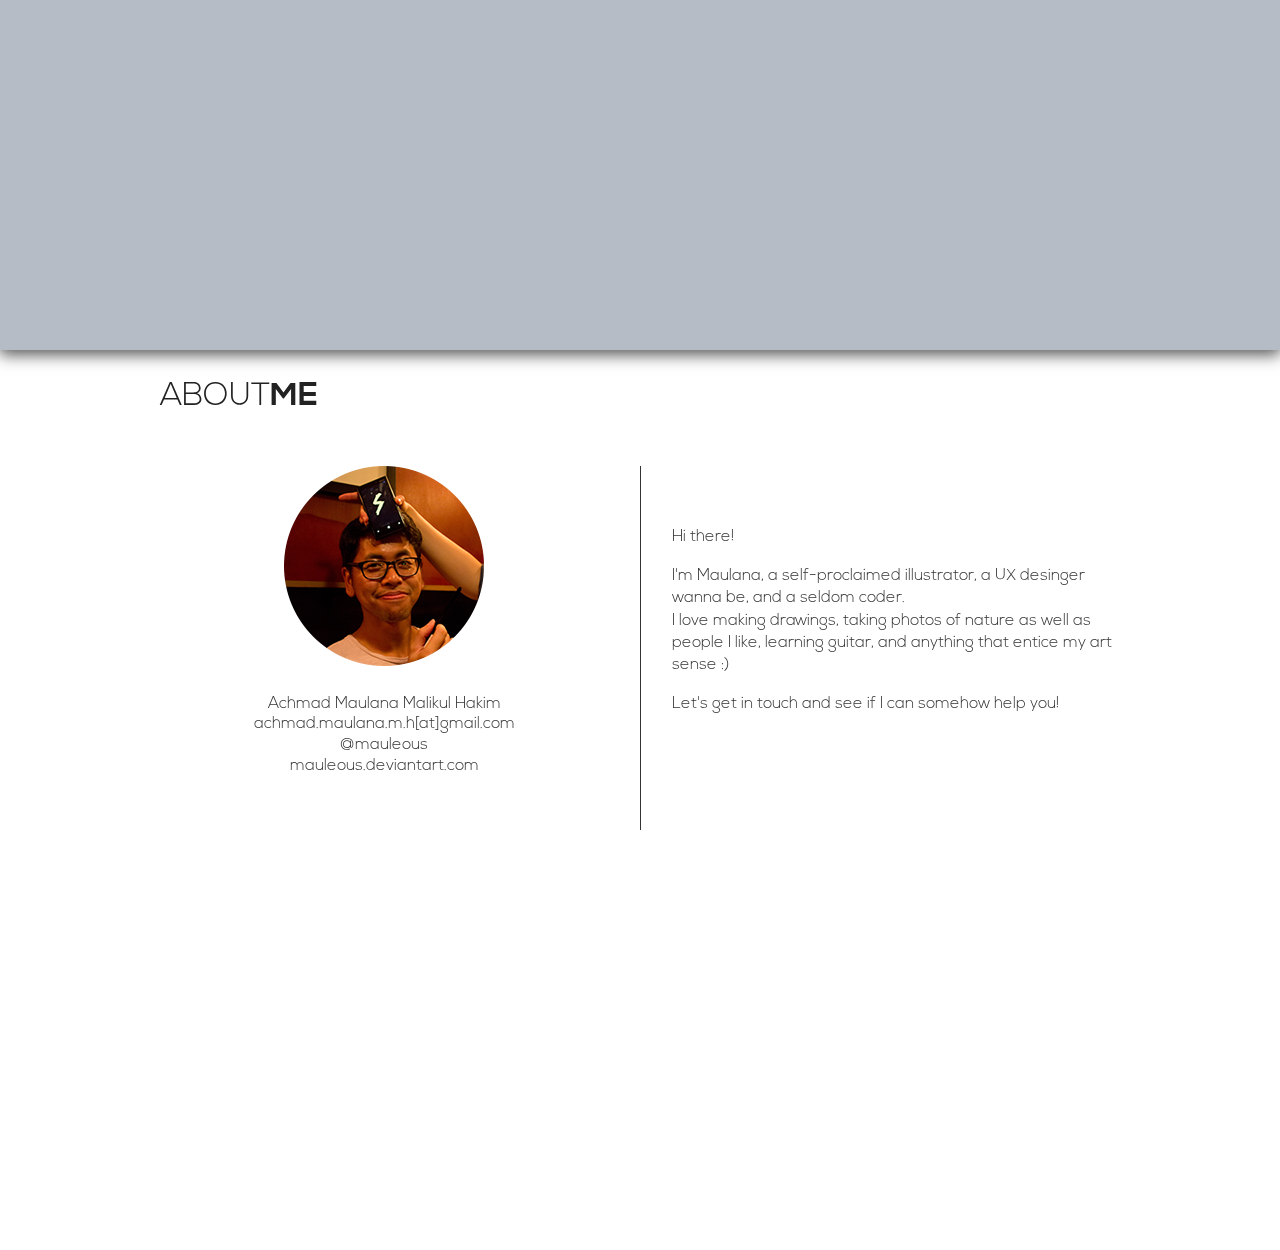
==== commit 2a437ac3: "Update first section" ====
--- a/index.html
+++ b/index.html
@@ -9,6 +9,7 @@
 	<link rel="stylesheet" type="text/css" href="js/slick/slick-theme.css"/>
 	<link rel="stylesheet" type="text/css" href="css/materialize.css"/>
 	<link rel="stylesheet" href="css/style.css"/>
+	<link rel="icon" type="image/png" href="img/007_AMMH.png">
 	<script type="text/javascript" src="js/jquery-1.11.3.min.js"></script>
 	<script type="text/javascript" src="js/jquery-migrate-1.2.1.min.js"></script>
 	<script type="text/javascript" src="js/slick/slick.min.js"></script>
@@ -72,6 +73,11 @@
 	
 	<header id="header">
 		
+		<div id="logo">
+			<a href="#slide1">
+				<img src="img/007_AMMH.png" style="width:70px; height:auto;"> 
+			</a>
+		</div>
 		<div class="content">
 			
 			<nav id="nav">
@@ -90,6 +96,7 @@
 	<div id="slide1" class="parallax-container">
 		<div class="section">
 			<div class="nameLogo content"> <!-- style="line-height:0.6em;"> -->
+				<hr>
 				<span>ACHMAD<span style="font-weight:bold;">MAULANA</span></span><br>
 				<span style="font-size:0.5em; letter-spacing:0.96em;">MALIKUL HAKIM</span>
 				<hr>
--- a/css/style.css
+++ b/css/style.css
@@ -57,21 +57,22 @@
 	background-color:rgba(255,255,255,0.50);
 }
 
-#logo a {
-	color: #22140e;
-	text-decoration: none;
+#logo {
 	float: left;
-	font-size: 2.5em;
-	margin-top: 20px;
+	margin-top: 6px;
+	margin-left: 60px;
 }
 
 .nameLogo {
 	line-height:0.4em;
 	/*color: #22140e;
 	/*color:#fff;*/
-	color:#000;
+	color:#4b1f1f;
 	text-decoration: none;
 	font-size: 2.5em;
+	margin: 0 auto;	
+	width: 400px;	
+	margin-top:54px;
 }
 
 .nameLogo hr {
@@ -79,6 +80,7 @@
 	text-align:left;
 	margin-left:0; 
 	margin-top:3px;
+	margin-bottom:12px;
 	height:1px;
 	border-width:0;
 	color:#000;
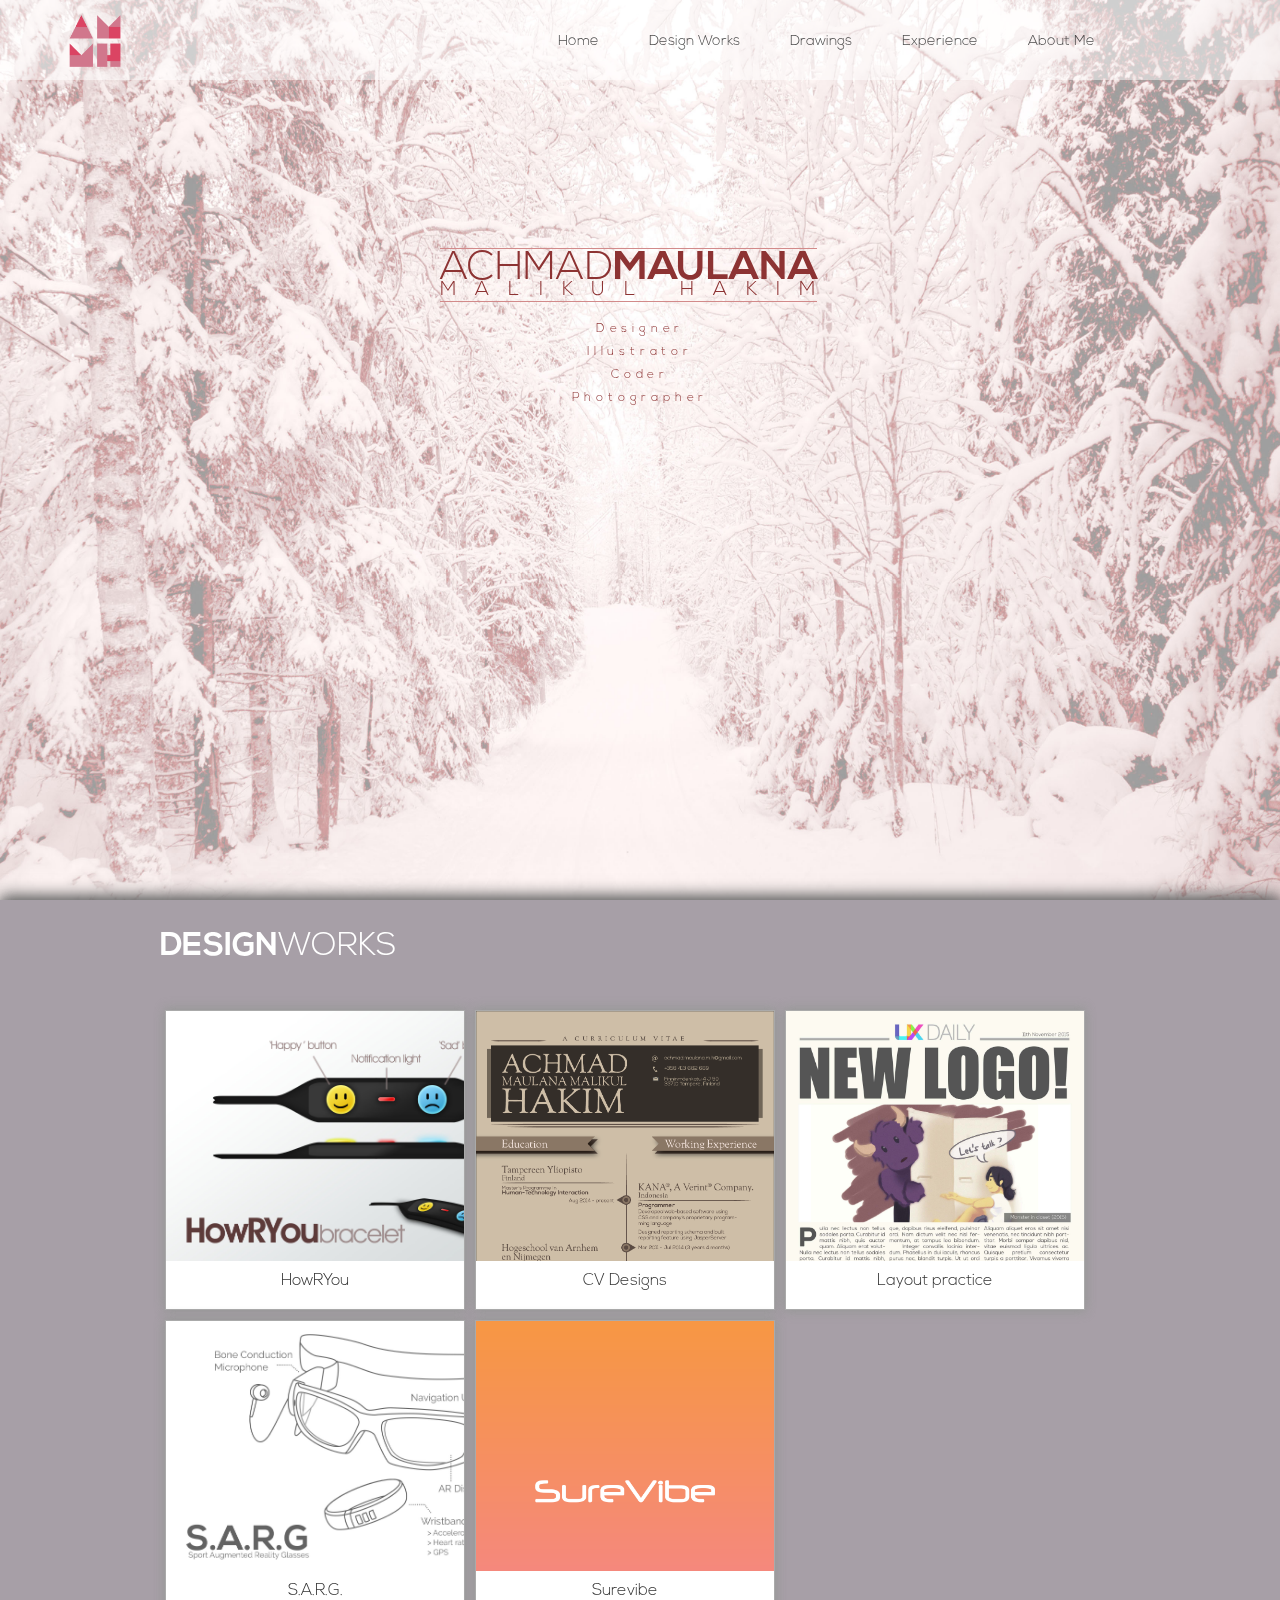
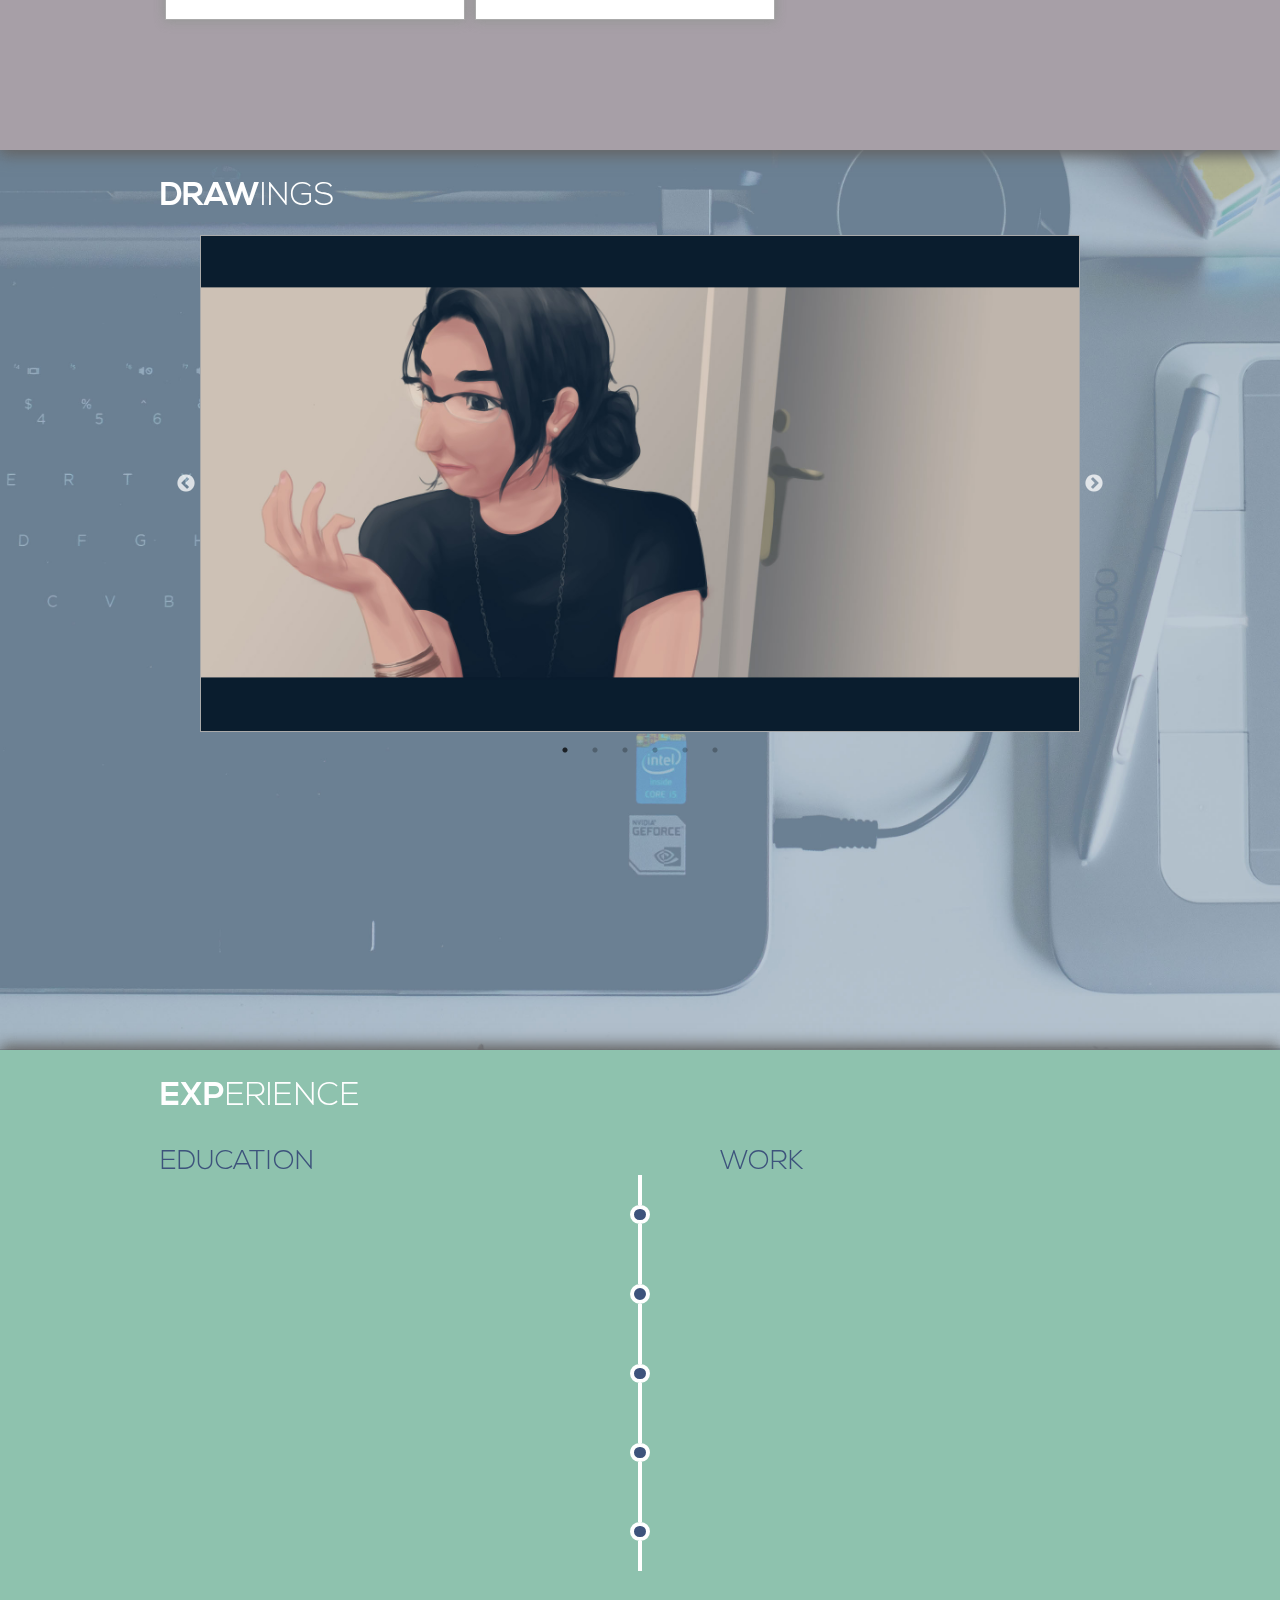
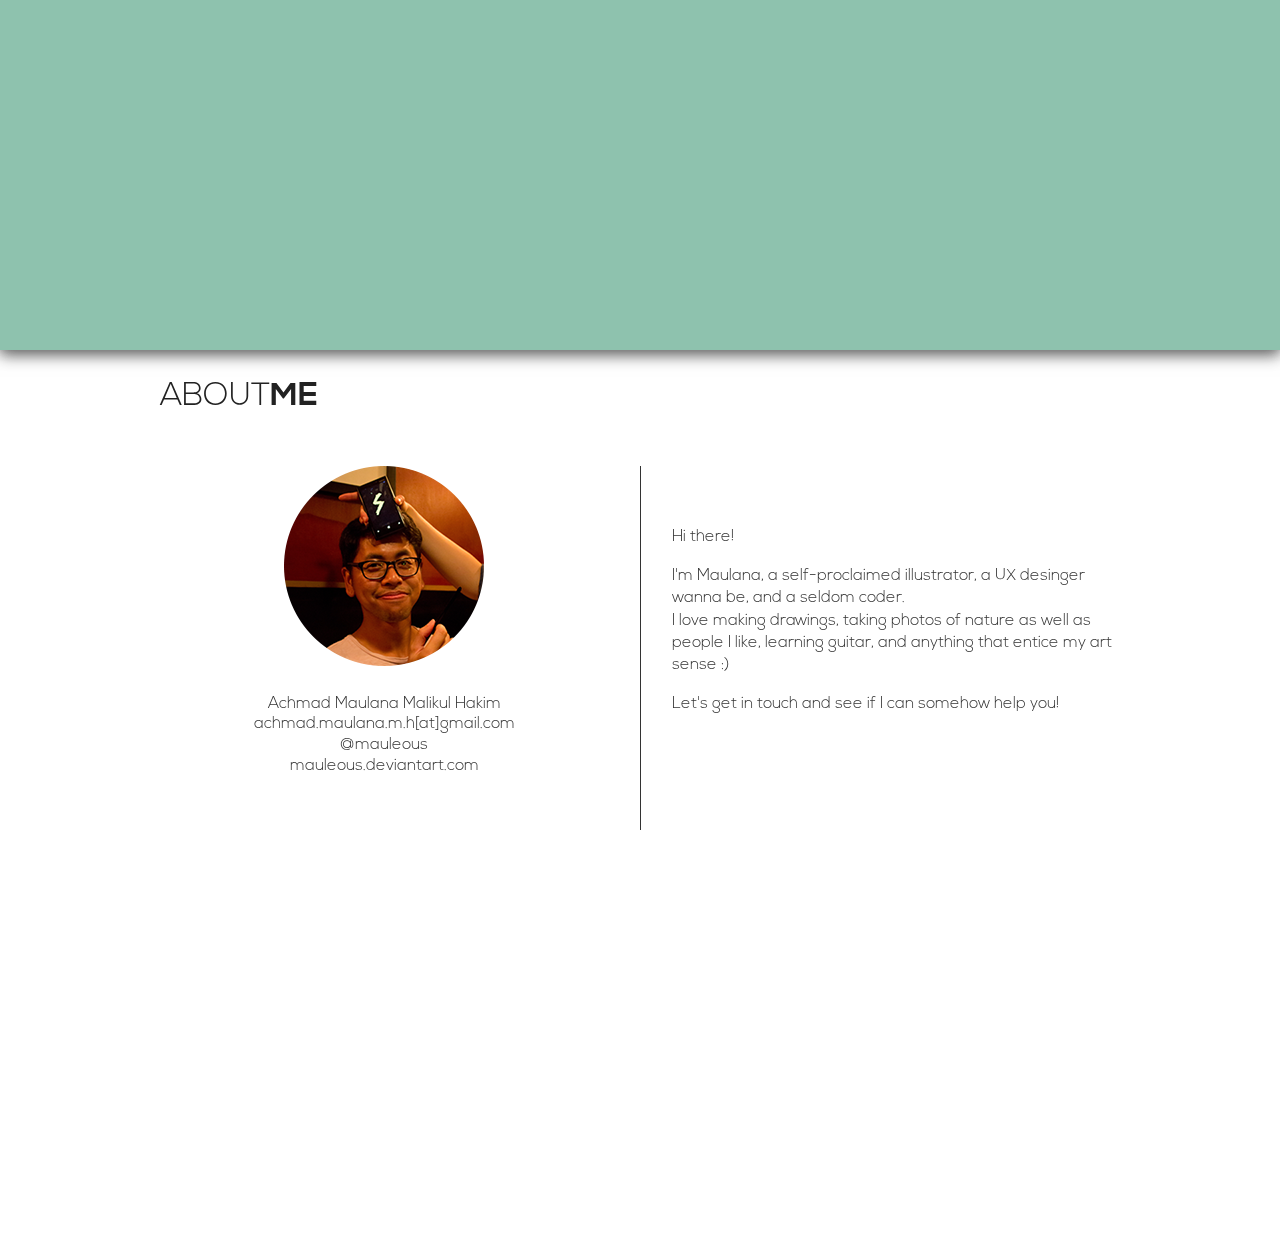
==== commit e769a76f: "Update" ====
--- a/index.html
+++ b/index.html
@@ -100,6 +100,13 @@
 				<span>ACHMAD<span style="font-weight:bold;">MAULANA</span></span><br>
 				<span style="font-size:0.5em; letter-spacing:0.96em;">MALIKUL HAKIM</span>
 				<hr>
+				<div style="text-align:center;">
+					<span style="font-size:0.3em; letter-spacing:0.4em; text-align:center;">
+					Designer
+					<br>Illustrator
+					<br>Coder
+					<br>Photographer</span>
+				</div>
 				<!--<span style="font-size:1.5em; "><span style="font-weight:bold;">AYA</span>ZHAN</span><br>
 				<span style="font-size:0.75em; letter-spacing:0.38em;">KUKETAYEVA</span>
 				<hr style="width:295px;">
@@ -113,28 +120,28 @@
 	
 	<div id="slide2">
 		<div class="content">	
-			<h1><span style="font-weight:bold;">DESIGN</span>WORKS</h1>
+			<h1 style="margin-bottom:40px;"><span style="font-weight:bold;">DESIGN</span>WORKS</h1>
 			<a class="modal-trigger" href="#designwork1">
-				<div class="designWorkBox hvr-grow">
+				<div class="designWorkBox waves-effect waves-light hvr-grow">
 					<img src="img/HowRYou.jpg" alt="HowRYou">
 					<p>HowRYou</p>
 				</div>
 			</a>
 			<a class="modal-trigger" href="#designwork2">
-				<div class="designWorkBox hvr-grow">
+				<div class="designWorkBox waves-effect waves-light hvr-grow">
 					<img src="img/CV_2.png" alt="CV">
 					<p>CV Designs</p>
 				</div>
 			</a>
-			<div class="designWorkBox hvr-grow">
+			<div class="designWorkBox waves-effect waves-light hvr-grow">
 				<img src="img/Newspaper_02.jpg" alt="CV">					
 				<p>Layout practice</p>
 			</div>
-			<div class="designWorkBox hvr-grow"> 
+			<div class="designWorkBox waves-effect waves-light hvr-grow"> 
 				<img src="img/SARG 01.jpg" alt="S.A.R.G.">					
 				<p>S.A.R.G.</p>
 			</div>
-			<div class="designWorkBox hvr-grow"> 
+			<div class="designWorkBox waves-effect waves-light hvr-grow"> 
 				<img src="img/screen 02_splash.png" alt="Surevibe" style="object-position: 0 30%;">					
 				<p>Surevibe</p>
 			</div>
--- a/css/style.css
+++ b/css/style.css
@@ -67,12 +67,12 @@
 	line-height:0.4em;
 	/*color: #22140e;
 	/*color:#fff;*/
-	color:#4b1f1f;
+	color:#8d3333;
 	text-decoration: none;
 	font-size: 2.5em;
 	margin: 0 auto;	
 	width: 400px;	
-	margin-top:54px;
+	margin-top:48px;
 }
 
 .nameLogo hr {
@@ -83,8 +83,8 @@
 	margin-bottom:12px;
 	height:1px;
 	border-width:0;
-	color:#000;
-	background-color:#000;
+	color:#d28a8a;
+	background-color:#d28a8a;
 }
 
 nav {
@@ -136,12 +136,12 @@
 /*----------------------------*/
 
 .designWorkBox {
-	width: 250px;
+	width: 300px;
 	height: 300px;
 	border: 1px solid #aaa;
 	background: #fff;
 	float: left;
-	margin: 30px;	
+	margin: 5px;	
 	box-shadow: 0px 2px 10px #999, 0px -2px 10px #999;	
 }
 
@@ -154,6 +154,7 @@
 	height: 250px;
 	object-fit: cover;
 	object-position: 0 0;
+	background-color:#fff;
 }
 
 .designWorkBox p {
@@ -161,6 +162,8 @@
 	text-align:center;
 	color: #333333;
 }
+
+.modal { width: 85% !important ; max-height: 80% !important }
 
 .modal h4 {
 	color:#000;
@@ -315,6 +318,8 @@
 
 /*----------------------------*/
 
+
+
 /*#slide1, #slide2 { width: 100%; } */
 
 #slide1 {
@@ -325,7 +330,7 @@
 }
 
 #slide2 {
-	background-color: #c6b6b6;
+	background-color: #a79fa7;
 	color: #333333;
 	margin: 0 auto;
 	box-shadow: 0px 5px 15px #666, 0px -5px 15px #666;
@@ -341,7 +346,7 @@
 
 
 #slide4 {
-	background-color: #b6bcc6;
+	background-color: #8ec2ae;
 	color: #ffffff;
 	z-index:5;
 	height: 100vh;
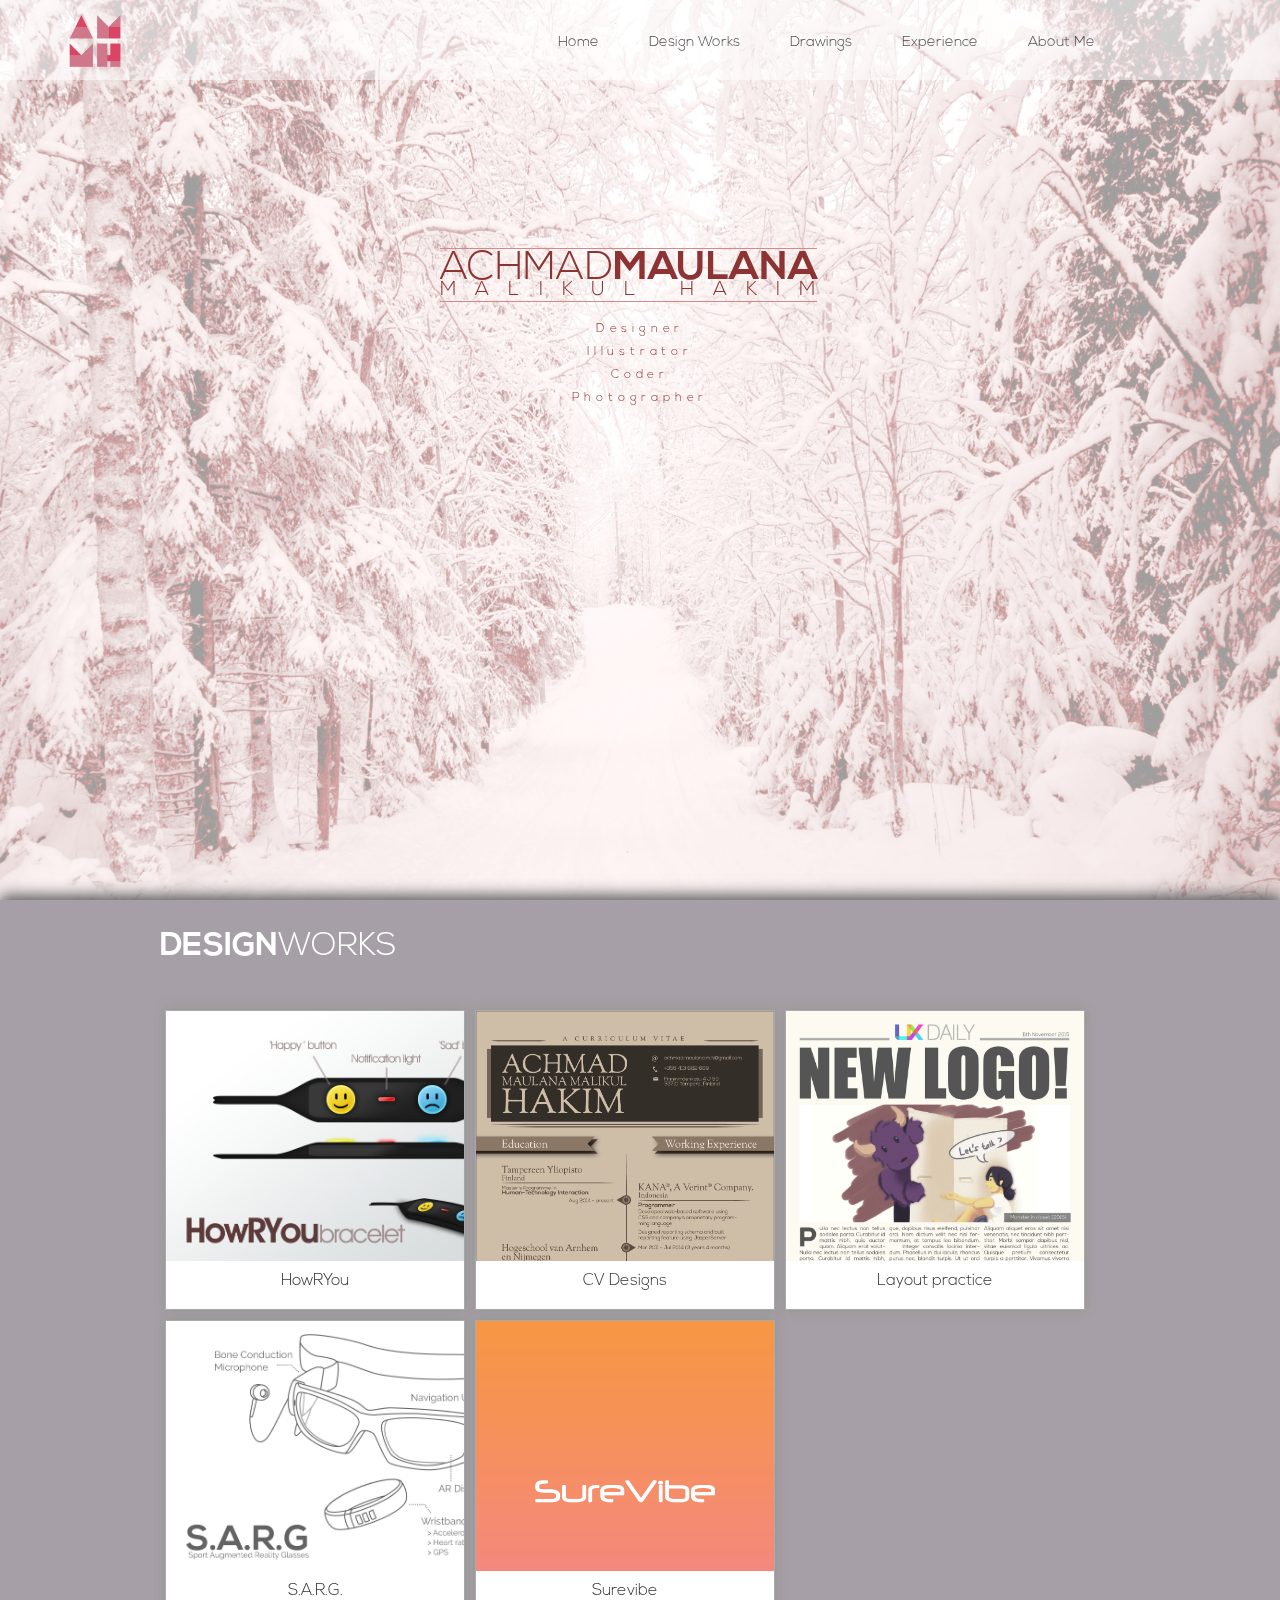
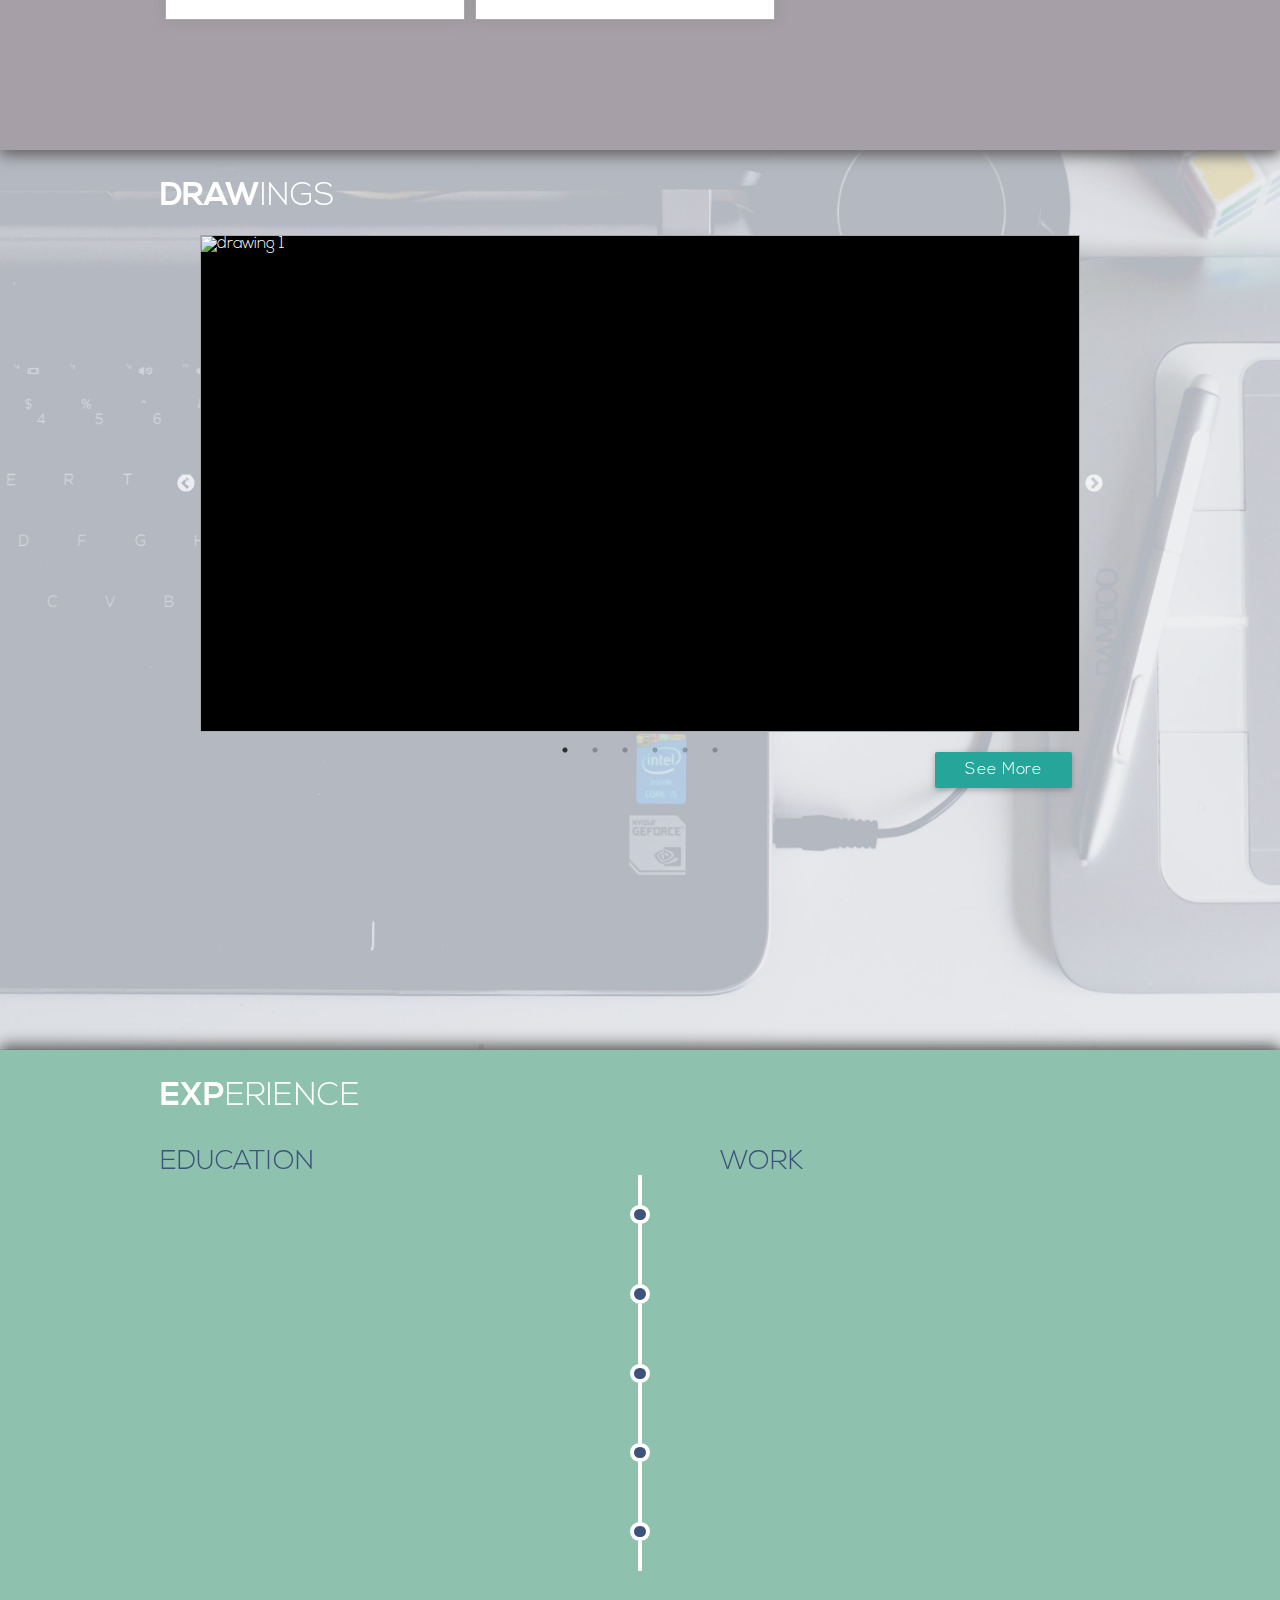
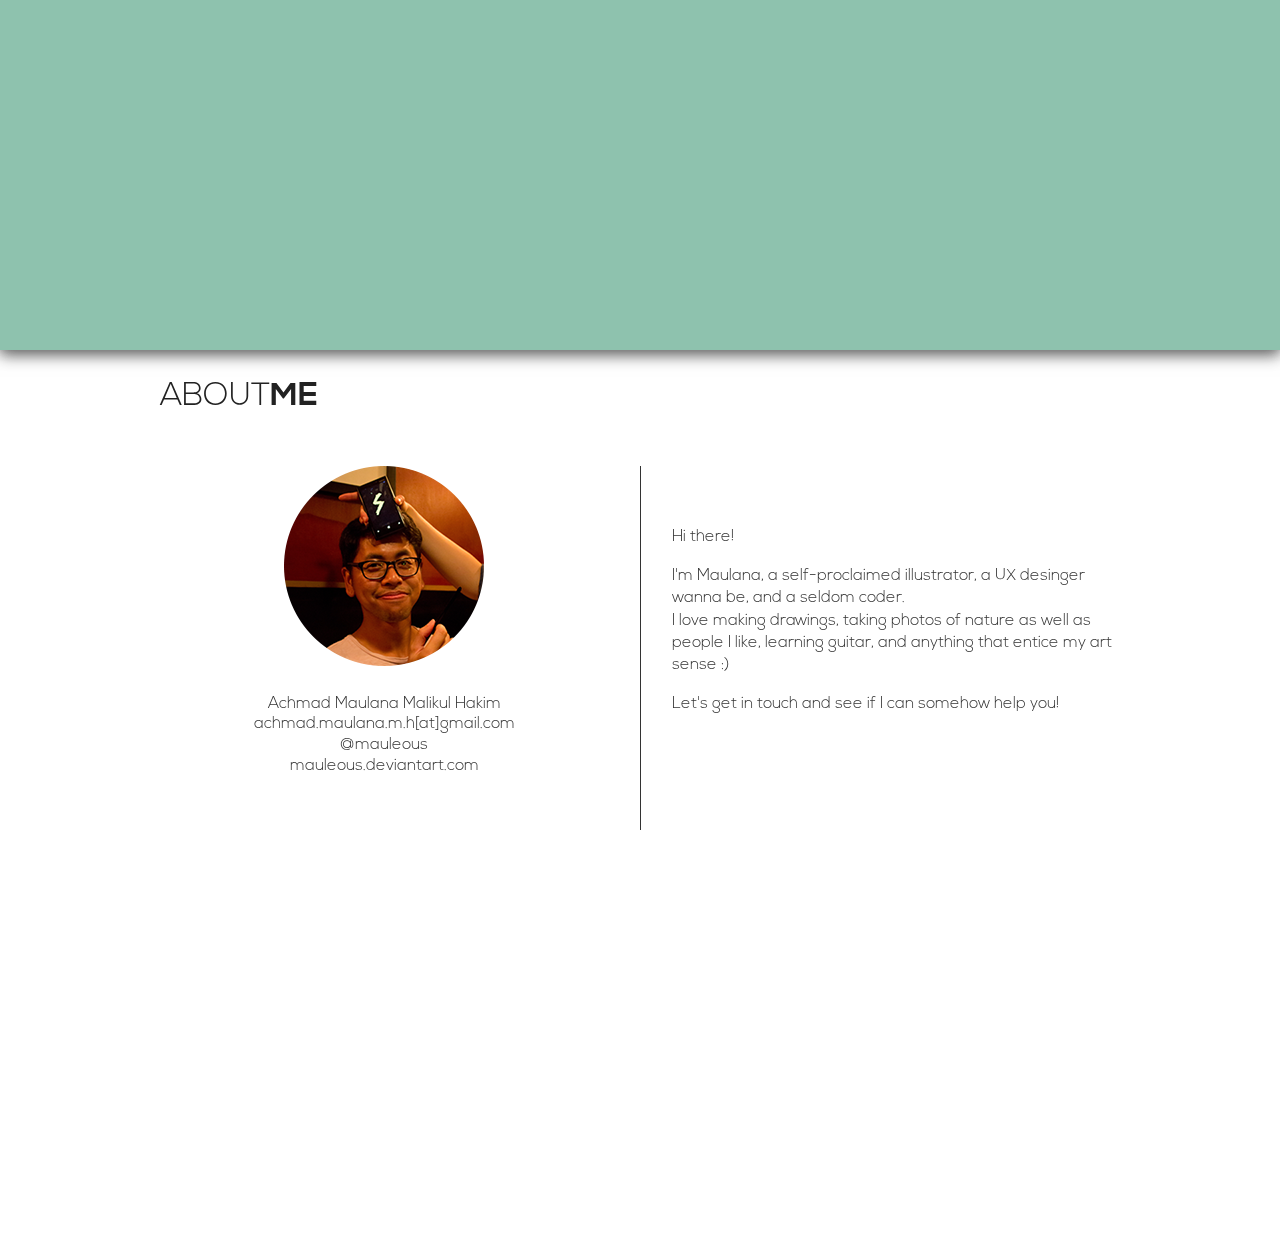
==== commit 542587cf: "Update" ====
--- a/index.html
+++ b/index.html
@@ -187,13 +187,18 @@
 		<div class="content">
 			<h1><span style="font-weight:bold;">DRAW</span>INGS</h1>
 			<div class="drawingCarousel" style="border:1px solid #aaaaaa;">				
-				<div class="drawingBox"> <img src="img/drawings/5.jpg" alt="Surevibe"> </div>
-				<div class="drawingBox"> <img src="img/drawings/1.jpg" alt="Surevibe"> </div>
-				<div class="drawingBox"> <img src="img/drawings/2.jpg" alt="Surevibe"> </div>
-				<div class="drawingBox"> <img src="img/drawings/3.jpg" alt="Surevibe"> </div>
-				<div class="drawingBox"> <img src="img/drawings/4.jpg" alt="Surevibe"> </div>
-				<div class="drawingBox"> <img src="img/drawings/6.jpg" alt="Surevibe"> </div>
-			</div>
+				<div class="drawingBox"> <img src="img/drawings/210_square.png" alt="drawing 1"> </div>
+				<div class="drawingBox"> <img src="img/drawings/1.jpg" alt="drawing 2"> </div>
+				<div class="drawingBox"> <img src="img/drawings/2.jpg" alt="drawing 3"> </div>
+				<div class="drawingBox"> <img src="img/drawings/3.jpg" alt="drawing 4"> </div>
+				<div class="drawingBox"> <img src="img/drawings/4.jpg" alt="drawing 5"> </div>
+				<div class="drawingBox"> <img src="img/drawings/6.jpg" alt="drawing 6"> </div>
+			</div>
+			
+			<div style="margin: 0 40px 0 auto; width:145px;">
+				<a class="waves-effect waves-light btn" href="http://mauleous.tumblr.com/" target="_blank">See More</a>
+			</div>
+			
 		</div>
 			
 	</div>
--- a/css/style.css
+++ b/css/style.css
@@ -193,12 +193,19 @@
 .drawingBox {
 	width:880px;	
 	height: 495px;
+	background-color:#000;
 }
 
 .drawingBox img {
-	width: 100%;
+	width: auto;
+	height:100%;
 	object-fit: cover;
 	object-position: 0 0;
+	margin: 0 auto;
+}
+
+.btn {
+	text-transform:none;
 }
 
 /*----------------------------*/
